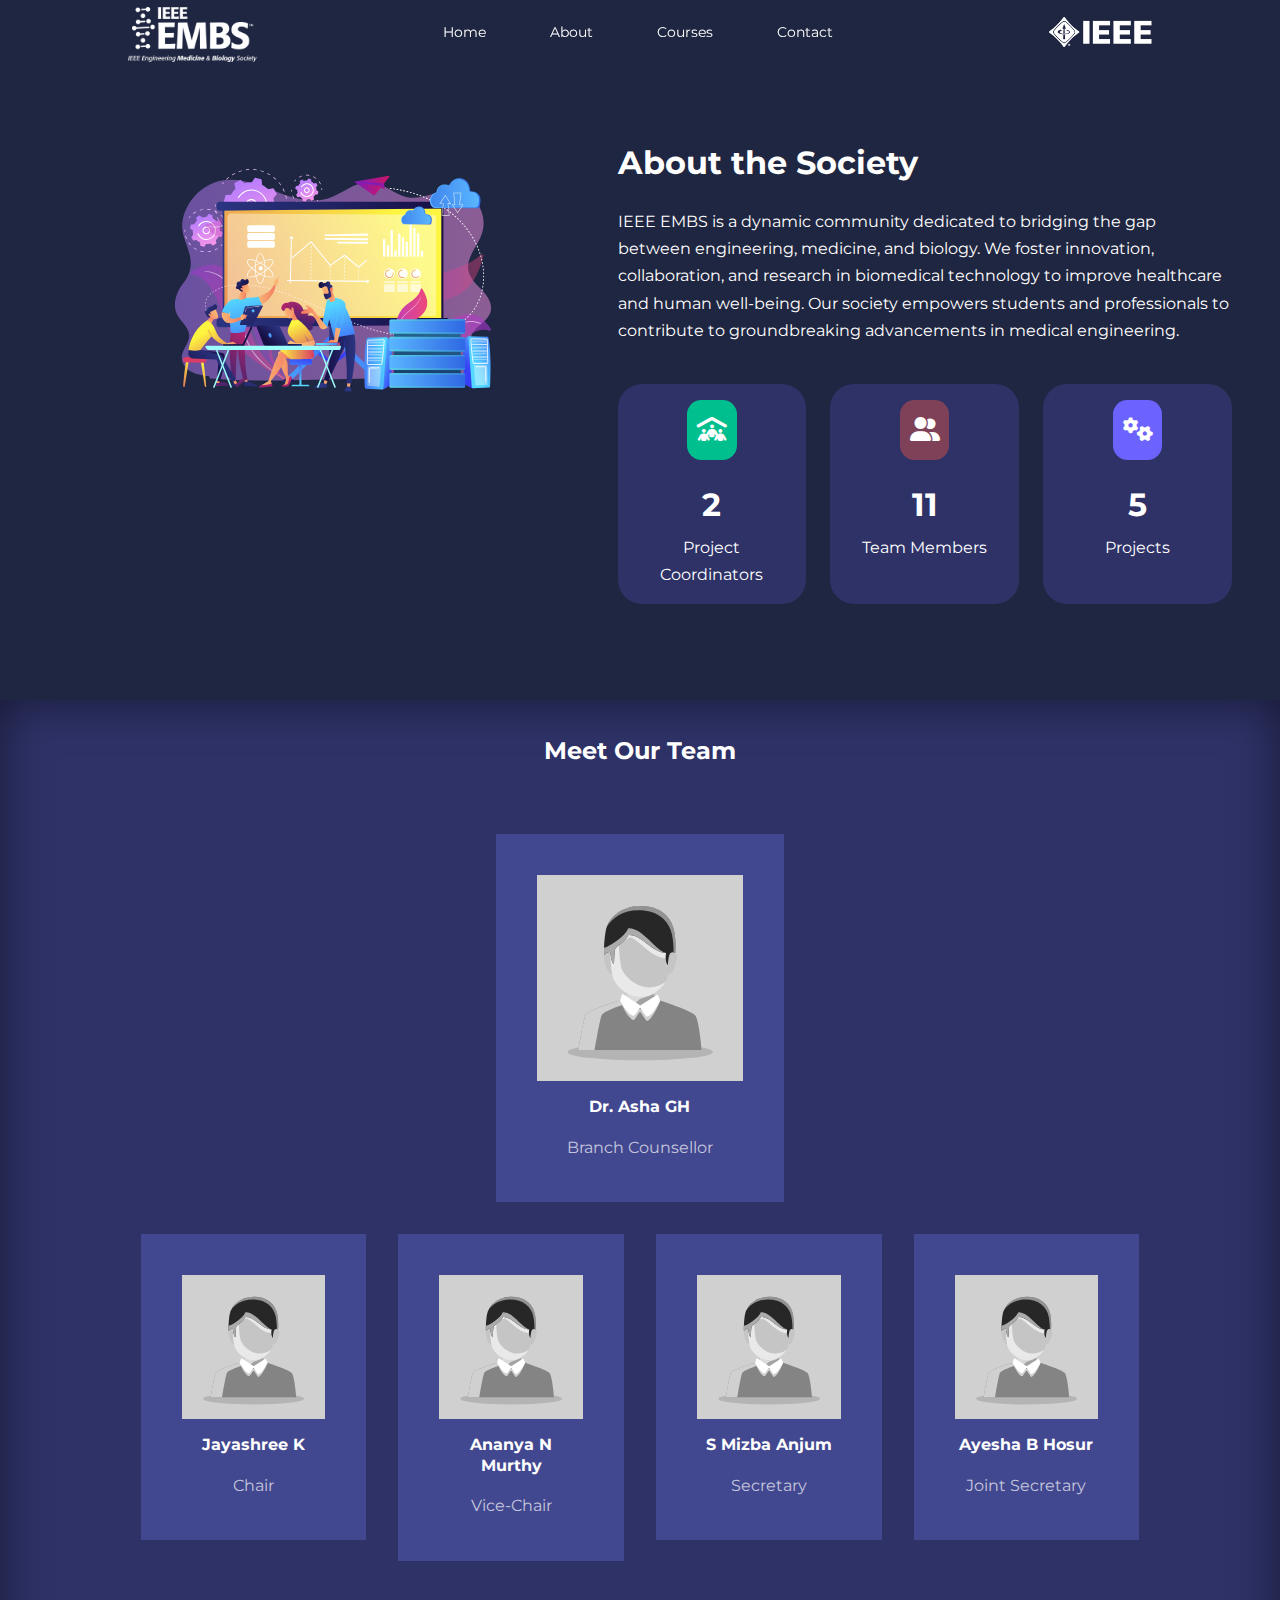
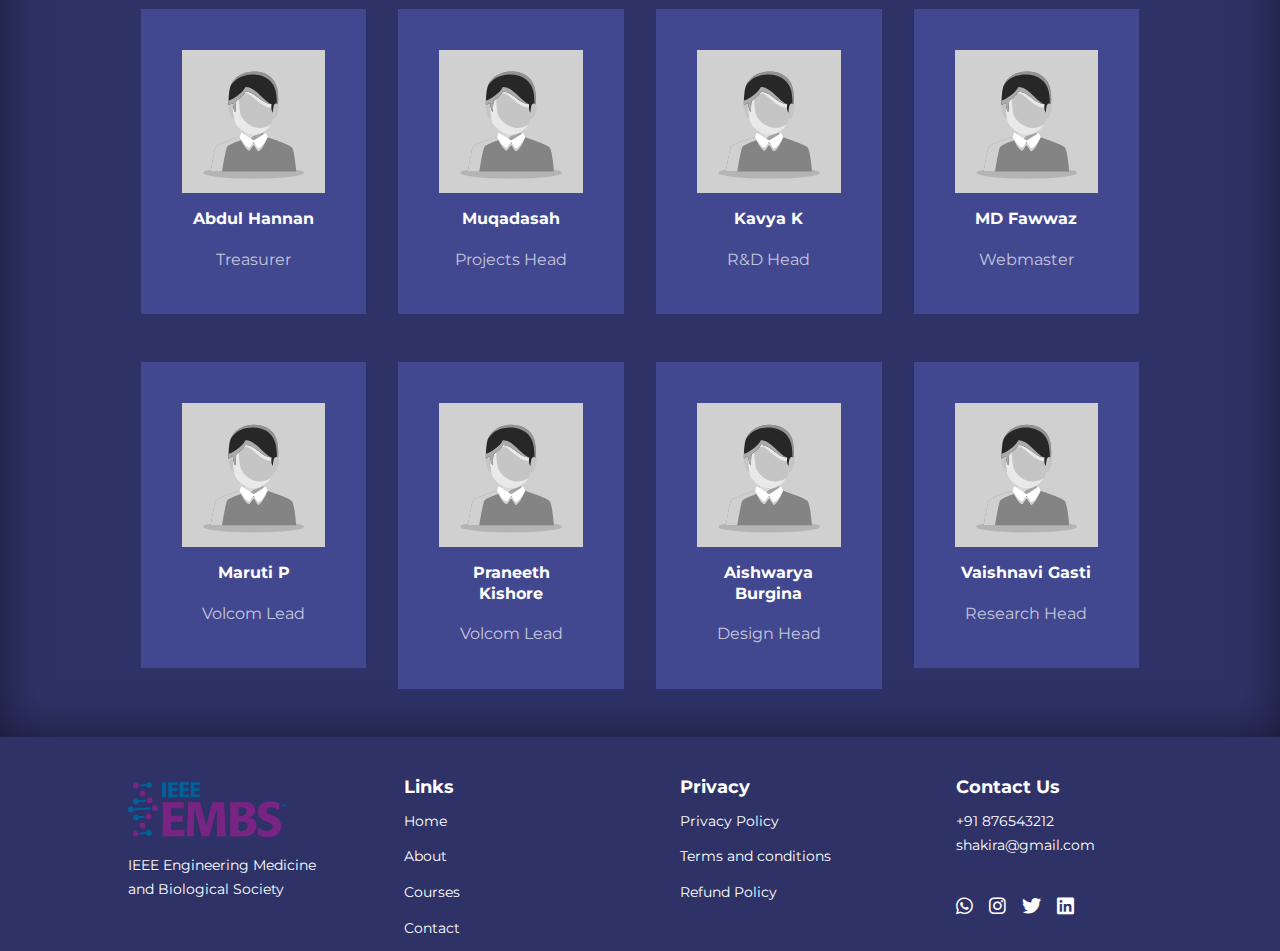
==== about.html @ d847f145 "changes made" ====
<!DOCTYPE html>
<html lang="en">
<head>
    <meta charset="UTF-8">
    <meta http-equiv="X-UA-Compatible" content="IE=edge">
    <meta name="viewport" content="width=device-width, initial-scale=1.0">
    <title>IEEE EMBS and Photonics EXECOM</title>
    <link rel="stylesheet" href="./css/style.css">
    <link rel="stylesheet" href="./css/about.css">
    
    <!-- FONTAWESOME CDN -->
<link rel="stylesheet" href="https://cdnjs.cloudflare.com/ajax/libs/font-awesome/6.1.2/css/all.min.css">
<link rel="preconnect" href="https://fonts.googleapis.com">
<link rel="preconnect" href="https://fonts.gstatic.com" crossorigin>
<link href="https://fonts.googleapis.com/css2?family=Montserrat:ital,wght@0,100..900;1,100..900&display=swap" rel="stylesheet">
</head>
<body>
    <nav>
        <div class="container nav__container">
            <a href="index.html">
                <img src="./images/embs.png" alt="IEEE EMBS Logo" class="nav-logo">
            </a>
            <ul class="nav_menu">
                <li><a href="index.html">Home</a></li>
                <li><a href="about.html">About</a></li>
                <li><a href="courses.html">Courses</a></li>
                <li><a href="contact.html">Contact</a></li>
            </ul>
            <a href="https://www.ieee.org/"  target="_blank">
                <img src="./images/ieeelogo.png" alt="IEEE Logo" class="nav-ieee-logo">
            </a>
            <button id="open-menu-btn"><i class="fa-solid fa-bars"></i></button>
            <button id="close-menu-btn"><i class="fa-solid fa-xmark"></i></button>
        </div>
    </nav>

   <section class="about__achievements">
    <div class="container about__achievements-container">
        <div class="about__achievements-left">
            <img src="./images/achievements.svg">
        </div>
        <div class="about__achievements-right">
            <h1>About the Society</h1>
            <p>IEEE EMBS is a dynamic community dedicated to bridging the gap between engineering, medicine, and biology. We foster innovation, collaboration, and research in biomedical technology to improve healthcare and human well-being. Our society empowers students and professionals to contribute to groundbreaking advancements in medical engineering.</p>
            <div class="achievements__cards">
                <article class="achievement__card">
                    <span class="achievements__icon">
                        <i class="fa-solid fa-people-roof"></i>
                    </span>
                    <h3>2</h3>
                    <p>Project Coordinators</p>
                </article>

                <article class="achievement__card">
                    <span class="achievements__icon">
                        <i class="fa-solid fa-user-group"></i>
                    </span>
                    <h3>11</h3>
                    <p>Team Members</p>
                </article>
                <article class="achievement__card">
                    <span class="achievements__icon">
                        <i class="fa-solid fa-gears"></i>
                    </span>
                    <h3>5</h3>
                    <p>Projects</p>
                </article>
            </div>
        </div>
    </div>
   </section>
<!-- =========================end of achievements======================= -->


<section class="team">
    <h2>Meet Our Team</h2>
    <div class="container team_container">


        <article class="team_member">
            <div class="team_member-image">
                <img src="./images/profile.svg" />
            </div>
            <div class="team_member-info">
                <h4>Dr. Asha GH</h4>
                <p>Branch Counsellor</p>
            </div>
            <div class="team_member-socials">
                <a href="https://instagram.com" target="_blank"><i class="fa-brands fa-instagram"></i></a>
                <a href="https://twitter.com" target="_blank"><i class="fa-brands fa-twitter"></i></a>
                <a href="https://linkedin.com" target="_blank"><i class="fa-brands fa-linkedin"></i></a>
            </div>
        </article>

            <!-- second====================
        <article class="team_member">
            <div class="team_member-image">
                <img src="./images/profile.svg" />
            </div>
            <div class="team_member-info">
                <h4>Asha</h4>
                <p>Faculty Advisor</p>
            </div>
            <div class="team_member-socials">
                <a href="https://instagram.com" target="_blank"><i class="fa-brands fa-instagram"></i></a>
                <a href="https://twitter.com" target="_blank"><i class="fa-brands fa-twitter"></i></a>
                <a href="https://linkedin.com" target="_blank"><i class="fa-brands fa-linkedin"></i></a>
            </div>
        </article> -->

            <!-- ========first hierarchy============== -->
        <article class="team_member">
            <div class="team_member-image">
                <img src="./images/profile.svg" />
            </div>
            <div class="team_member-info">
                <h4>Jayashree K</h4>
                <p>Chair</p>
            </div>
            <div class="team_member-socials">
                <a href="https://instagram.com" target="_blank"><i class="fa-brands fa-instagram"></i></a>
                <a href="https://twitter.com" target="_blank"><i class="fa-brands fa-twitter"></i></a>
                <a href="https://linkedin.com" target="_blank"><i class="fa-brands fa-linkedin"></i></a>
            </div>
        </article>


        <article class="team_member">
            <div class="team_member-image">
                <img src="./images/profile.svg" />
            </div>
            <div class="team_member-info">
                <h4>Ananya N Murthy</h4>
                <p>Vice-Chair</p>
            </div>
            <div class="team_member-socials">
                <a href="https://instagram.com" target="_blank"><i class="fa-brands fa-instagram"></i></a>
                <a href="https://twitter.com" target="_blank"><i class="fa-brands fa-twitter"></i></a>
                <a href="https://linkedin.com" target="_blank"><i class="fa-brands fa-linkedin"></i></a>
            </div>
        </article>



        <article class="team_member">
            <div class="team_member-image">
                <img src="./images/profile.svg" />
            </div>
            <div class="team_member-info">
                <h4>S Mizba Anjum</h4>
                <p>Secretary</p>
            </div>
            <div class="team_member-socials">
                <a href="https://instagram.com" target="_blank"><i class="fa-brands fa-instagram"></i></a>
                <a href="https://twitter.com" target="_blank"><i class="fa-brands fa-twitter"></i></a>
                <a href="https://linkedin.com" target="_blank"><i class="fa-brands fa-linkedin"></i></a>
            </div>
        </article>



        <article class="team_member">
            <div class="team_member-image">
                <img src="./images/profile.svg" />
            </div>
            <div class="team_member-info">
                <h4>Ayesha B Hosur</h4>
                <p>Joint Secretary</p>
            </div>
            <div class="team_member-socials">
                <a href="https://instagram.com" target="_blank"><i class="fa-brands fa-instagram"></i></a>
                <a href="https://twitter.com" target="_blank"><i class="fa-brands fa-twitter"></i></a>
                <a href="https://linkedin.com" target="_blank"><i class="fa-brands fa-linkedin"></i></a>
            </div>
        </article>


        <article class="team_member">
            <div class="team_member-image">
                <img src="./images/profile.svg" />
            </div>
            <div class="team_member-info">
                <h4>Abdul Hannan</h4>
                <p>Treasurer</p>
            </div>
            <div class="team_member-socials">
                <a href="https://instagram.com" target="_blank"><i class="fa-brands fa-instagram"></i></a>
                <a href="https://twitter.com" target="_blank"><i class="fa-brands fa-twitter"></i></a>
                <a href="https://linkedin.com" target="_blank"><i class="fa-brands fa-linkedin"></i></a>
            </div>
        </article>



        <article class="team_member">
            <div class="team_member-image">
                <img src="./images/profile.svg" />
            </div>
            <div class="team_member-info">
                <h4>Muqadasah</h4>
                <p>Projects Head</p>
            </div>
            <div class="team_member-socials">
                <a href="https://instagram.com" target="_blank"><i class="fa-brands fa-instagram"></i></a>
                <a href="https://twitter.com" target="_blank"><i class="fa-brands fa-twitter"></i></a>
                <a href="https://linkedin.com" target="_blank"><i class="fa-brands fa-linkedin"></i></a>
            </div>
        </article>


<!-- ==========================second hierarchy======================================================== -->
        <article class="team_member">
            <div class="team_member-image">
                <img src="./images/profile.svg" />
            </div>
            <div class="team_member-info">
                <h4>Kavya K</h4>
                <p>R&D Head</p>
            </div>
            <div class="team_member-socials">
                <a href="https://instagram.com" target="_blank"><i class="fa-brands fa-instagram"></i></a>
                <a href="https://twitter.com" target="_blank"><i class="fa-brands fa-twitter"></i></a>
                <a href="https://linkedin.com" target="_blank"><i class="fa-brands fa-linkedin"></i></a>
            </div>
        </article>



        <article class="team_member">
            <div class="team_member-image">
                <img src="./images/profile.svg" />
            </div>
            <div class="team_member-info">
                <h4>MD Fawwaz</h4>
                <p>Webmaster</p>
            </div>
            <div class="team_member-socials">
                <a href="https://instagram.com" target="_blank"><i class="fa-brands fa-instagram"></i></a>
                <a href="https://twitter.com" target="_blank"><i class="fa-brands fa-twitter"></i></a>
                <a href="https://linkedin.com" target="_blank"><i class="fa-brands fa-linkedin"></i></a>
            </div>
        </article>




        <article class="team_member">
            <div class="team_member-image">
                <img src="./images/profile.svg" />
            </div>
            <div class="team_member-info">
                <h4>Maruti P</h4>
                <p>Volcom Lead</p>
            </div>
            <div class="team_member-socials">
                <a href="https://instagram.com" target="_blank"><i class="fa-brands fa-instagram"></i></a>
                <a href="https://twitter.com" target="_blank"><i class="fa-brands fa-twitter"></i></a>
                <a href="https://linkedin.com" target="_blank"><i class="fa-brands fa-linkedin"></i></a>
            </div>
        </article>




        <article class="team_member">
            <div class="team_member-image">
                <img src="./images/profile.svg" />
            </div>
            <div class="team_member-info">
                <h4>Praneeth Kishore</h4>
                <p>Volcom Lead</p>
            </div>
            <div class="team_member-socials">
                <a href="https://instagram.com" target="_blank"><i class="fa-brands fa-instagram"></i></a>
                <a href="https://twitter.com" target="_blank"><i class="fa-brands fa-twitter"></i></a>
                <a href="https://linkedin.com" target="_blank"><i class="fa-brands fa-linkedin"></i></a>
            </div>
        </article>



        <article class="team_member">
            <div class="team_member-image">
                <img src="./images/profile.svg" />
            </div>
            <div class="team_member-info">
                <h4>Aishwarya Burgina</h4>
                <p>Design Head</p>
            </div>
            <div class="team_member-socials">
                <a href="https://instagram.com" target="_blank"><i class="fa-brands fa-instagram"></i></a>
                <a href="https://twitter.com" target="_blank"><i class="fa-brands fa-twitter"></i></a>
                <a href="https://linkedin.com" target="_blank"><i class="fa-brands fa-linkedin"></i></a>
            </div>
        </article>



        <article class="team_member">
            <div class="team_member-image">
                <img src="./images/profile.svg" />
            </div>
            <div class="team_member-info">
                <h4>Vaishnavi Gasti</h4>
                <p>Research Head</p>
            </div>
            <div class="team_member-socials">
                <a href="https://instagram.com" target="_blank"><i class="fa-brands fa-instagram"></i></a>
                <a href="https://twitter.com" target="_blank"><i class="fa-brands fa-twitter"></i></a>
                <a href="https://linkedin.com" target="_blank"><i class="fa-brands fa-linkedin"></i></a>
            </div>
        </article>


    </div>
</section>


<!-- ============================================end of team ======================================================== -->





<footer>
    <div class="container footer__container">
        <div class="footer__1">
            <a href="index.html">
                <img src="./images/embslogo1.png" alt="IEEE EMBS Logo" class="nav-logo">
            </a>
            <p>IEEE Engineering Medicine and Biological Society</p>
        </div>    
                    <div class="footer__2">
                        <h4>Links</h4>
                        <ul class="permalinks">
                            <li><a href="index.html"  target="_blank">Home</a></li>
                            <li><a href="about.html"  target="_blank">About</a></li>
                            <li><a href="courses.html"  target="_blank">Courses</a></li>
                            <li><a href="contact.html"  target="_blank">Contact</a></li>
                        </ul>
                    </div>
                    <div class="footer__3">
                        <h4>Privacy</h4>
                        <ul class="privacy">
                            <li><a href="#">Privacy Policy</a></li>
                            <li><a href="#">Terms and conditions</a></li>
                            <li><a href="#">Refund Policy</a></li>
                        </ul>
                    </div>  
                    <div class="footer__4">
                        <h4>Contact Us</h4>
                        <div>
                            <p>+91 876543212</p>
                            <p>shakira@gmail.com</p>
                        </div>
                        <ul class="footer__socials">
                            <li>
                                <a href="https://chat.whatsapp.com/DJWE51VDRBdAcd49HokNIr   "  target="_blank"><i class="fa-brands fa-whatsapp"></i></a>
                            </li>
                            <li>
                                <a href="https://www.instagram.com/embs_bmsit?igsh=MWVra3owOHJiZmZpMA=="  target="_blank"><i class="fa-brands fa-instagram"></i></a>
                            </li>
                            <li>
                                <a href="#"><i class="fa-brands fa-twitter"  target="_blank"></i></a>
                            </li>
                            <li>
                                <a href="#"><i class="fa-brands fa-linkedin"  target="_blank"></i></i></a>
                            </li>
                        </ul>
                    </div>
                        <!-- <div class="footer__copyright">
                            <small>Copyright &copy; Photonics EXECOM</small>
                        </div> -->
    </div>
 </footer>


     

        <script src="./main.js"></script>
    </body>
    </html>
---- css/style.css ----
*{
        margin: 0;
        padding: 0;
        border: 0;
        outline: 0;
        text-decoration: none;
        list-style: none;
        box-sizing: border-box;
        font-family: "Montserrat", sans-serif;
    }
    :root {
            --color-primary: #6c63ff;
            --color-success: #00bf8e;
            --color-warning: #f7c94b;
            --color-danger: #f75842;
            --color-danger-variant: rgba(247, 88, 66, 0.4);
            --color-white: #ffffff;
            --color-light: rgba(255, 255, 255, 0.7);
            --color-black: #000000;
            --color-bg: #1f2641;
            --color-bg1: #2e3267;
            --color-bg2: #424890;
        
            --container-width-lg: 80%;
            --container-width-md: 90%;
            --container-width-sm: 94%;
        
            --transition: all 400ms ease;
        }
        html, body {
            overflow: auto;
            scrollbar-width: none; /* Hides scrollbar in Firefox */
        }
        
        ::-webkit-scrollbar {
            display: none; /* Hides scrollbar in Chrome, Safari, and Edge */
        }
        
    body{
        font-family: "Montserrat", sans-serif;
        line-height: 1.7;
        color: var(--color-white);
        background: var(--color-bg);
    }
    .container {
        width: var(--container-width-lg);
        margin: 0 auto;
    }
    section{
        padding: 6rem 0;
    }
    section h2 {
        text-align: center;
        margin-bottom: 4rem;
    }
    h1,h2,h3,h4,h5 {
        line-height: 1.2;
    }
    h2 {
        line-height: 2.4rem;
    }
    h3 {
        line-height: 1.6rem;
    }
    h4 {
        line-height: 1.3rem;
    }
    a {
        color: var(--color-white);
    }
    img {
        width: 100%;
        display: block;
        object-fit: cover;
    }
    .btn {
        display: inline-block;
        background-color: var(--color-white);
        color: var(--color-black);
        padding: 1rem 2rem;
        border: 1px solid transparent;
        font-weight: 500;
        transition: var(--transition);
    }
    .btn:hover {
        background: transparent;
        color: var(--color-white);
        border-color: var(--color-white);
    }
    .btn-primary{
        background: var(--color-danger);
        color: var(--color-white);
    }

    /* **************************************************NavBar*********************************************** */

    nav{
        background-color: transparent;
        width: 100vw;
        height: 4rem;
        position: fixed;
        top: 0;
        z-index: 11;
    }
    .window-scroll {
        background-color: var(--color-primary);
        box-shadow: 0 1rem 2rem rgba(0, 0, 0, 0.8);
    }
    .nav__container {
        height: 100%;
        display: flex;
        justify-content: space-between;
        align-items: center;
    }
    nav button {
        display: none;
    }
    .nav_menu {
        display: flex;
        align-items: center;
        gap: 4rem;
    }
    .nav_menu a{
        font-size: 0.9rem;
        transition: var(--transition)
    }
    .nav_menu a:hover {
        color: var(--color-bg2);
    }
    .nav-logo {
        height: 55px; /* Adjust based on your logo */
        width: auto;
        display: block;
        margin-top: 5px;
        cursor: pointer;
        transition: 0.3s ease-in-out;
    }
    .nav-logo:hover {
        opacity: 0.6;
    }
    .nav-ieee-logo {
        height: 30px;
        width: auto;
        display: block;
        margin-left: 30px;
        cursor: pointer;
        transition: 0.3s ease-in-out;
    }
    
    .nav-ieee-logo:hover {
        opacity: 0.5;
    }
    
    /* ------------------------------Header--------------------------------------*/
    header {
        position: relative;
        top: 5rem;
        overflow: hidden;
        height: 70vh;
        margin-bottom: 5rem;
    }
    .header__container {
        display: grid;
        grid-template-columns: 1fr 1fr;
        align-items: center;
        gap: 5rem;
        height: 100%;
    }
    .header__left p {
        margin: 1rem 0 2.4rem;
    }
    @keyframes floatAnimation {
        0% { transform: translateY(0px); }
        50% { transform: translateY(-10px); }
        100% { transform: translateY(0px); }
    }
    
    .header__right-image img {
        animation: floatAnimation 3s ease-in-out infinite;
    }
        
        /*-------------------------------categories------------------------*/

    .project_categories {
        background-color: var(--color-bg1);
    }
    .project_categories h1 {
        line-height: 1;
        margin-bottom: 3rem;
    }
    .project_categories__container {
        display: grid;
        grid-template-columns: 40% 60%;
        gap: 4rem;
    }
    /* .project_categories_left {
        margin-right: 3rem;
    } */
    .project_categories_left p {
        margin: 1rem 0 3rem;
    }
    .project_categories_right {
        display: grid;
        grid-template-columns: repeat(2, 1fr);
        gap: 1.2rem;
    }
    .category{
        background-color: var(--color-bg2);
        padding: 2rem;
        border-radius: 2rem;
        transition: var(--transition);
    }
    .category:hover {
        box-shadow: 0 3rem 3rem rgba(0, 0, 0, 0.3);
        z-index: 1;
    }
    .category:nth-child(2) .category__icon {
        background-color: var(--color-bg);
    }
    .category:nth-child(4) .category__icon {
        background-color: var(--color-success);
    }
    .category:nth-child(1) .category__icon {
        background-color: var(--color-danger-variant);
    }
    .category:nth-child(3) .category__icon {
        background-color: var(--color-danger);
    }
    .category__icon {
        background-color: var(--color-primary);
        padding: 0.7rem;
        border-radius: 0.9rem;
    }
    .category h5 {
        margin: 2rem 0 1rem;
    }
    .category p {
        font-size: 0.85rem;
    }






    /*---------------------------FAQS_--------------------------------*/


    .faqs    {
        background-color: var(--color-bg);
        box-shadow: inset 0 0 3rem rgba(0, 0, 0, 0.5);      
    }
    .faqs__container {
        display: grid;
        grid-template-columns: 1fr 1fr;
        gap: 1rem;
    }
    .faq {
        padding: 1rem;
        display: flex;
        align-items: center;
        gap: 1.4rem;
        height: fit-content;
        background-color: var(--color-primary);
        cursor: pointer;
    }
    .faqs h4 {
        font-size: 1rem;
        line-height: 2.2;
    }
    .faq__icon {
        align-items: flex-start;
        font-size: 1.2rem;

    }
    .faq p {
        margin-top: 0.8rem;
        display: none;
    }

    .faq.open p {
        display: block;
    }

    /*===========================FOOTER=========================*/

    footer {
        background-color: var(--color-bg1);
        padding-top: 2.5rem;
        font-size: 0.9rem;
    }
    .footer__container {
        display: grid;
        grid-template-columns: repeat(4, 1fr);
        gap: 5rem;
    }
    .footer__container > div h4 {
        margin-bottom: 0.7rem;
        font-size: 1.1rem;
    }

    .footer__1 p {
        margin: 1rem 0 2rem;        
    }
    footer ul li {
        margin-bottom: 0.7rem;
    }
    footer ul li a:hover {
        text-decoration: underline;
    }
    .footer__socials {
        display: flex;
        gap: 1rem;
        font-size: 1.2rem;
        margin-top: 2rem;
      
    }
    /* .footer__copyright {
        text-align: center;
        margin-top: 4rem;
        padding: 1.2rem 0;
        border-top: 1px solid var(--color-bg2);
    } */
---- css/about.css ----
.about__achievements-container {
    display: grid;
    grid-template-columns: 40% 60%;
    gap: 5rem;
    padding-top: 3rem;
}
.about__achievements-right > p {
    margin: 1.6rem 0 2.5rem;
}

.achievements__cards {
    display: grid;
    grid-template-columns: repeat(3, 1fr);
    gap: 1.5rem;
}
.achievement__card {
    background: var(--color-bg1);
    padding: 1rem;
    border-radius: 1.5rem;
    text-align: center;
    transition: var(--transition);
}

.achievement__card:hover {
    background: var(--color-bg2);
    box-shadow: 0 3rem 3rem rgba(0, 0, 0, 0.3);
}
.achievements__icon {
    background: var(--color-success);
    padding: 0.6rem;
    border-radius: 0.9rem;
    display: inline-block;
    margin-bottom: 2rem;
    font-size: 1.5rem;
}

.achievement__card:nth-child(2) .achievements__icon {
    background: var(--color-danger-variant);
}
.achievement__card:nth-child(3) .achievements__icon {
    background: var(--color-primary);
}
.achievement__card p {
    margin-top: 1rem;
}
.achievement__card h3 {
    font-size: 2rem;
}

/* ========================== Team =================================== */
/* ================= TEAM ================= */
.team {
    background: var(--color-bg1);
    box-shadow: inset 0 0 3rem rgba(0, 0, 0, 0.5);
    padding: 2rem 1rem; /* Add padding to the section */
}

.team_container {
    display: grid;
    grid-template-columns: repeat(4, 1fr); /* Maintain 4 columns */
    gap: 2rem; /* Spacing between cards is consistent */
    justify-content: center; /* Center the entire grid */
    align-items: start; /* Align cards to the top */
}

.team_member {
    background: var(--color-bg2);
    padding: 2.5rem; /* Slightly increase padding for better size */
    border: 1px solid transparent;
    transition: var(--transition);
    position: relative;
    overflow: hidden;
    display: flex;
    flex-direction: column;
    align-items: center; /* Center content inside the card */
    text-align: center;
    max-width: 18rem; /* Adjust width for consistent card size */
    margin: 0 auto; /* Center-align each card */
}

.team_member:hover {
    background: transparent;
    border-color: var(--color-primary);
}

.team_member-image img {
    width: 100%;
    height: auto;
    filter: saturate(0); /* Grayscale by default */
}

.team_member:hover img {
    filter: saturate(1); /* Full color on hover */
}

.team_member-info * {
    margin-top: 1rem;
}

.team_member-info p {
    color: var(--color-light);
    font-size: 1rem; /* Adjust text size for better visibility */
}

.team_member-socials {
    position: absolute;
    top: 50%;
    transform: translateY(-50%);
    right: -100%;
    display: flex;
    flex-direction: column;
    background: var(--color-primary);
    border-radius: 1rem 0 0 1rem;
    box-shadow: -2rem 0 2rem rgba(0, 0, 0, 0.3);
    transition: right 0.3s ease-in-out;
}

.team_member:hover .team_member-socials {
    right: 0;
}

.team_member-socials a {
    padding: 1rem;
    display: flex;
    align-items: center;
    justify-content: center;
    color: white;
    font-size: 1.2rem;
}

/* For rows with fewer members (First line is untouched) */
.team_member:nth-child(1) {
   /* Center the first row's only remaining image */
     grid-column: span 4; /* Make it take the full row */
    justify-self: center; /* Center it */
}



/* Reduce gaps for the second hierarchy */
.team_container > :nth-child(2),
.team_container > :nth-child(3),
.team_container > :nth-child(4),
.team_container > :nth-child(5),
.team_container > :nth-child(6),
.team_container > :nth-child(7) {
    margin-top: 0; /* Reduce vertical gap for these cards */
    margin-bottom: 1rem;
}

/* Adjust card spacing for the second hierarchy */
.team_container > :nth-child(8),
.team_container > :nth-child(9),
.team_container > :nth-child(10),
.team_container > :nth-child(11),
.team_container > :nth-child(12),
.team_container > :nth-child(13) {
    margin-top: 0; /* Reduce vertical gap for these cards */
    margin-bottom: 1rem;
}
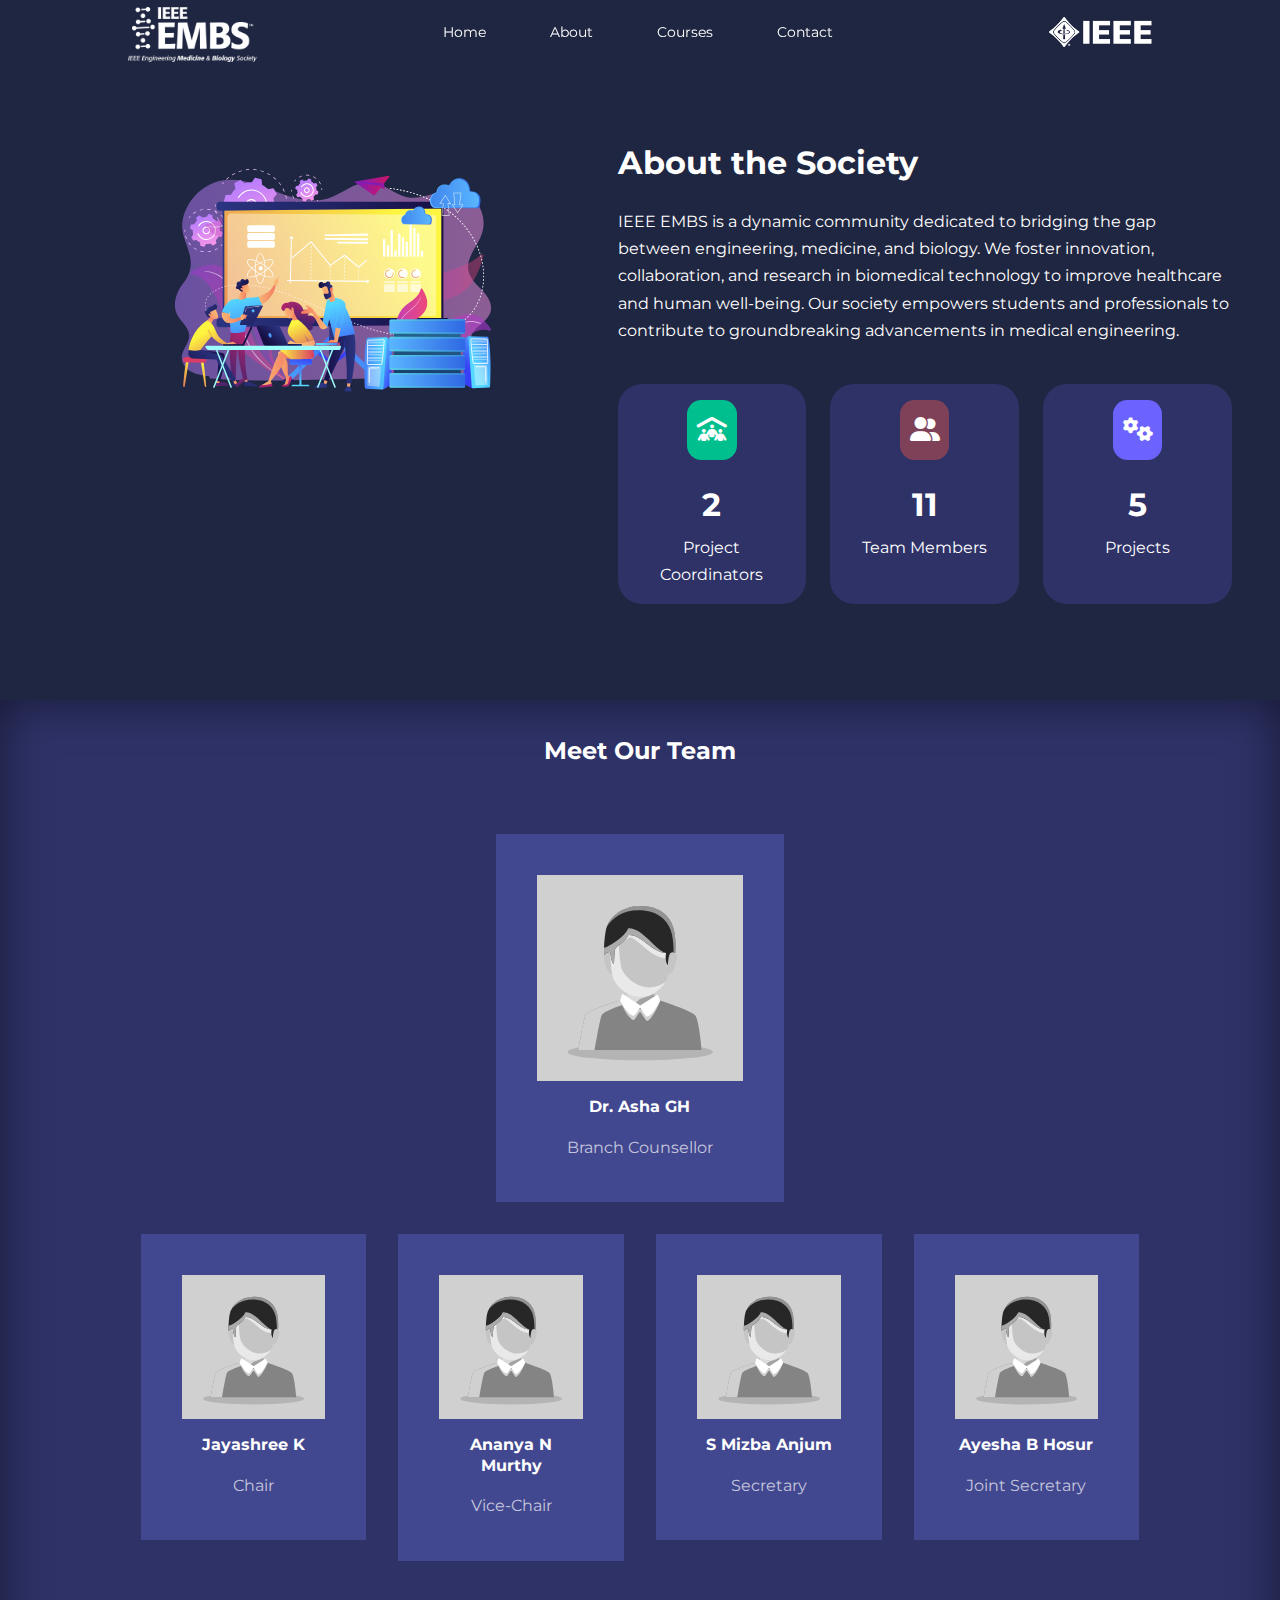
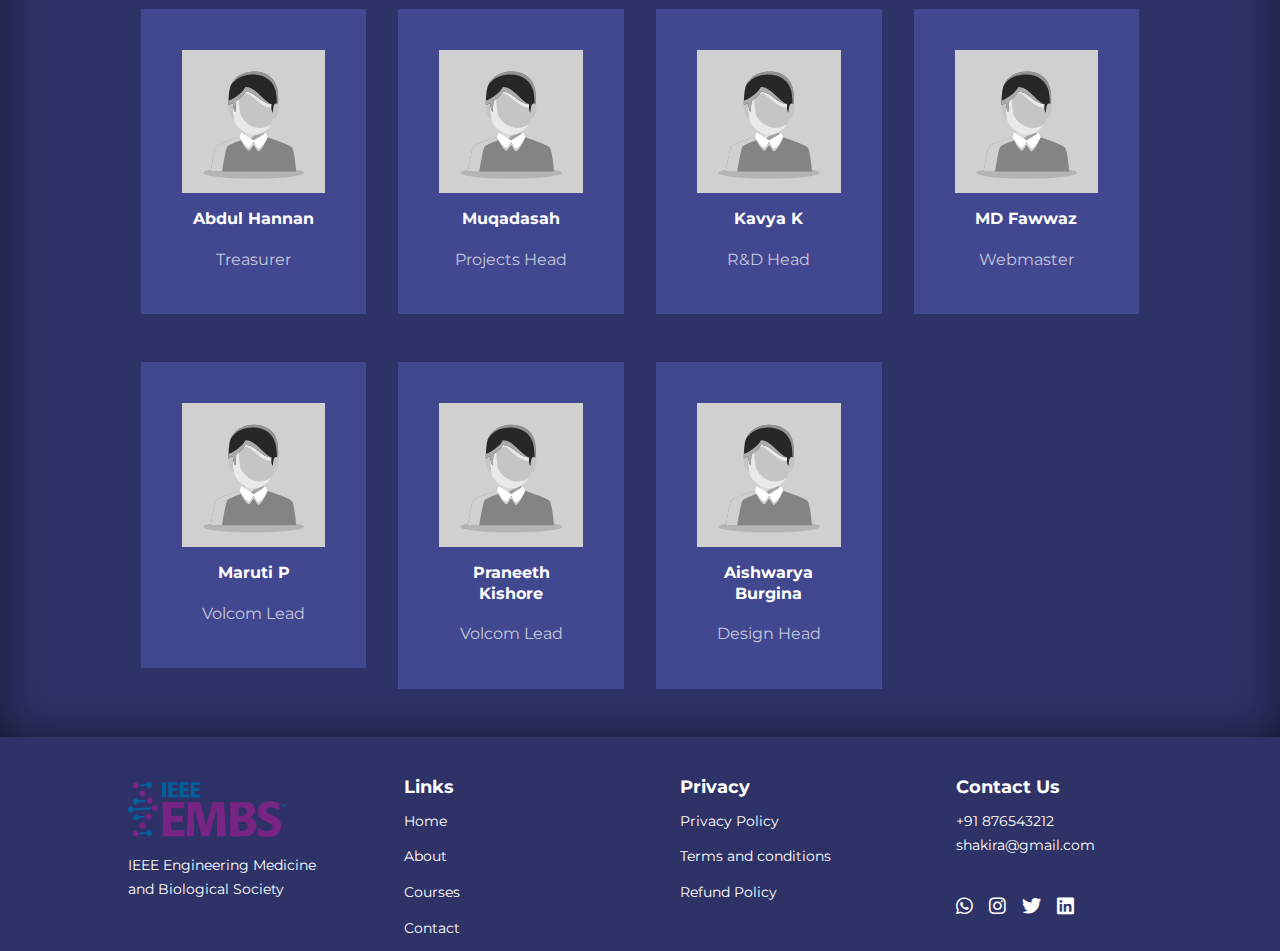
==== commit 92788372: "changes made" ====
--- a/about.html
+++ b/about.html
@@ -296,20 +296,20 @@
 
 
 
-        <article class="team_member">
-            <div class="team_member-image">
-                <img src="./images/profile.svg" />
-            </div>
-            <div class="team_member-info">
-                <h4>Vaishnavi Gasti</h4>
-                <p>Research Head</p>
-            </div>
-            <div class="team_member-socials">
-                <a href="https://instagram.com" target="_blank"><i class="fa-brands fa-instagram"></i></a>
-                <a href="https://twitter.com" target="_blank"><i class="fa-brands fa-twitter"></i></a>
-                <a href="https://linkedin.com" target="_blank"><i class="fa-brands fa-linkedin"></i></a>
-            </div>
-        </article>
+            <!-- <article class="team_member">
+                <div class="team_member-image">
+                    <img src="./images/profile.svg" />
+                </div>
+                <div class="team_member-info">
+                    <h4>Vaishnavi Gasti</h4>
+                    <p>Research Head</p>
+                </div>
+                <div class="team_member-socials">
+                    <a href="https://instagram.com" target="_blank"><i class="fa-brands fa-instagram"></i></a>
+                    <a href="https://twitter.com" target="_blank"><i class="fa-brands fa-twitter"></i></a>
+                    <a href="https://linkedin.com" target="_blank"><i class="fa-brands fa-linkedin"></i></a>
+                </div>
+            </article> -->
 
 
     </div>
@@ -361,10 +361,10 @@
                                 <a href="https://www.instagram.com/embs_bmsit?igsh=MWVra3owOHJiZmZpMA=="  target="_blank"><i class="fa-brands fa-instagram"></i></a>
                             </li>
                             <li>
-                                <a href="#"><i class="fa-brands fa-twitter"  target="_blank"></i></a>
+                                <a href="#"  target="_blank"><i class="fa-brands fa-twitter"></i></a>
                             </li>
                             <li>
-                                <a href="#"><i class="fa-brands fa-linkedin"  target="_blank"></i></i></a>
+                                <a href="#"  target="_blank"><i class="fa-brands fa-linkedin"></i></i></a>
                             </li>
                         </ul>
                     </div>
--- a/css/about.css
+++ b/css/about.css
@@ -153,8 +153,7 @@
 .team_container > :nth-child(9),
 .team_container > :nth-child(10),
 .team_container > :nth-child(11),
-.team_container > :nth-child(12),
-.team_container > :nth-child(13) {
+.team_container > :nth-child(12) {
     margin-top: 0; /* Reduce vertical gap for these cards */
     margin-bottom: 1rem;
 }
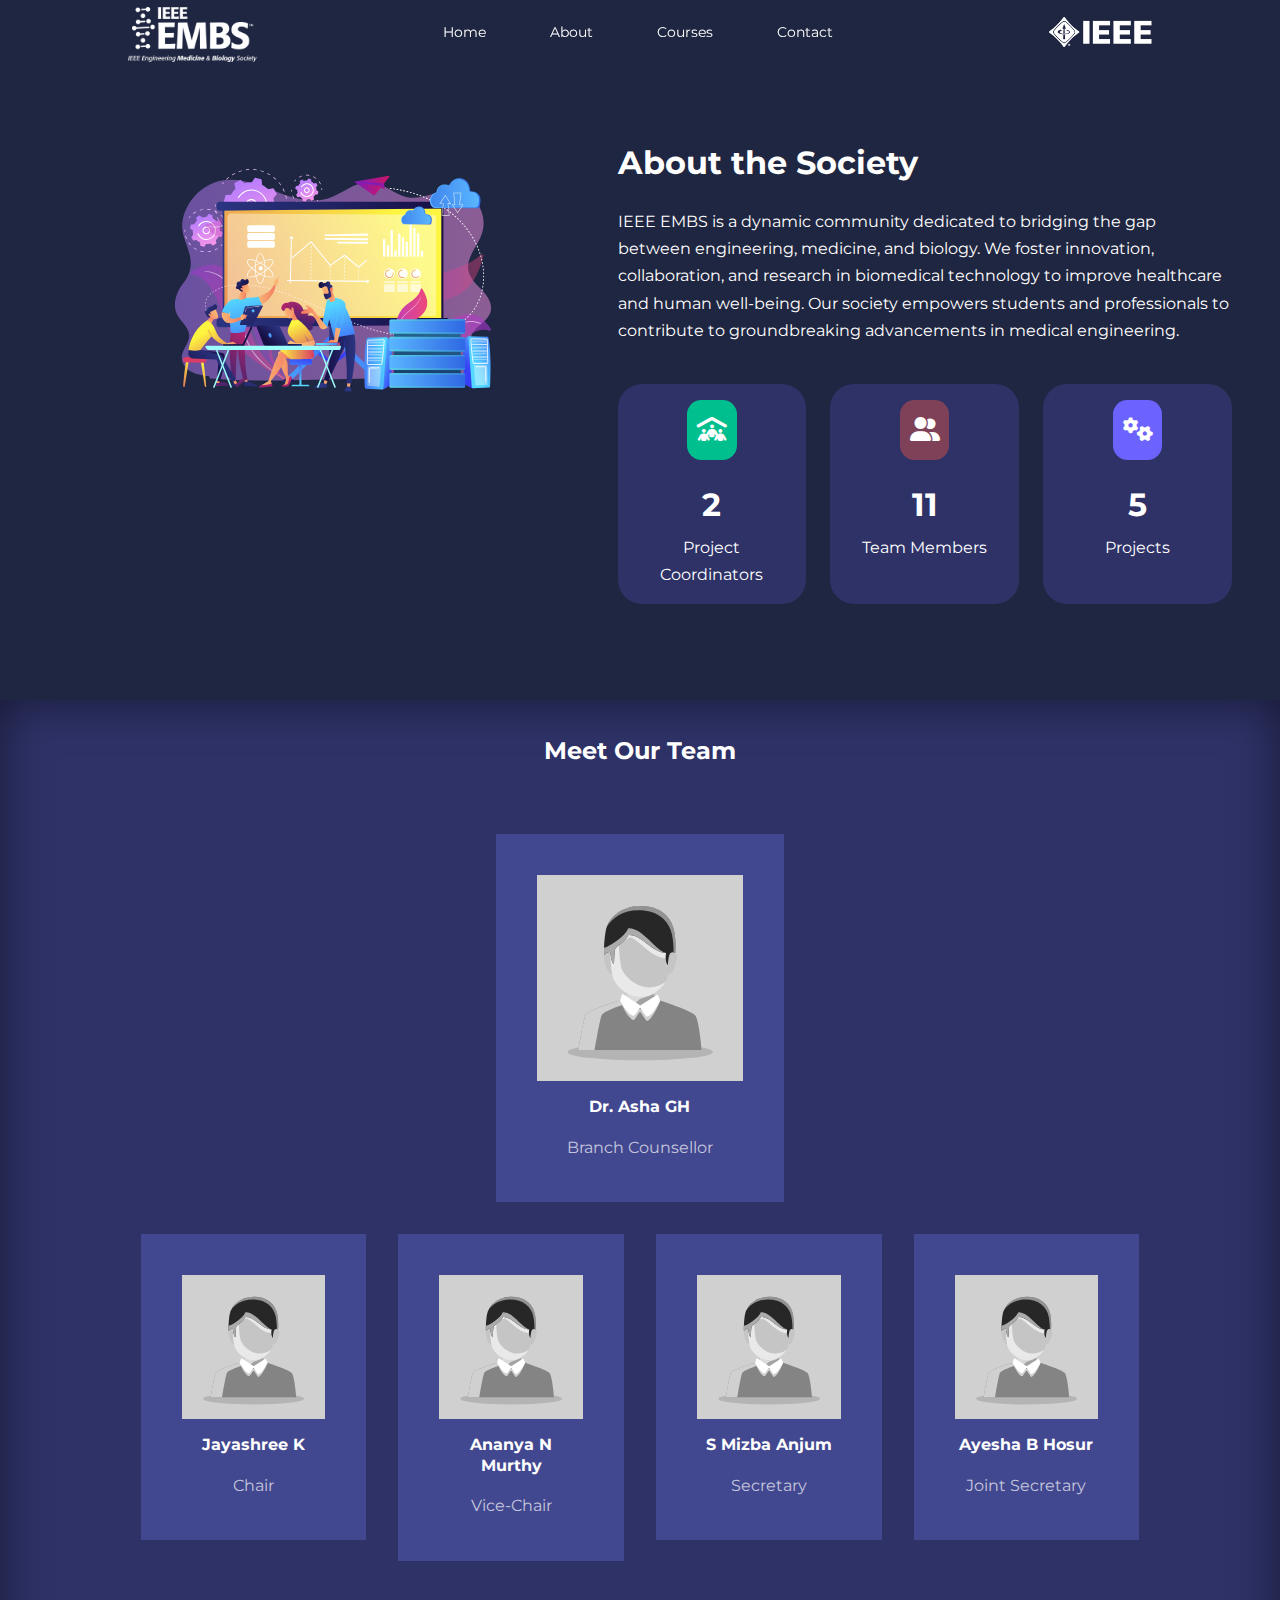
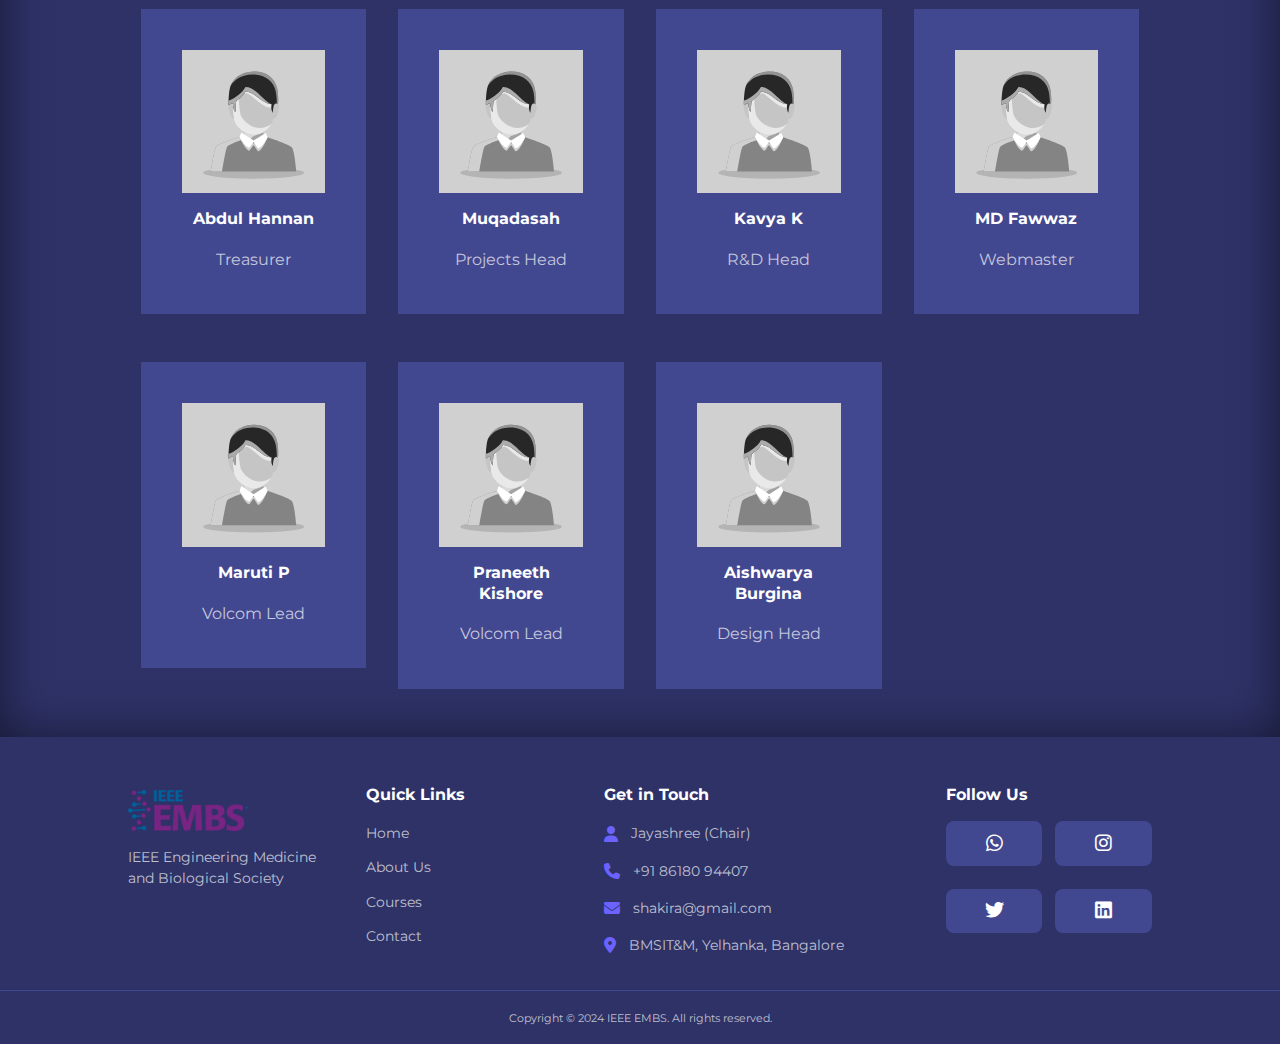
==== commit 35176385: "changes made" ====
--- a/about.html
+++ b/about.html
@@ -322,6 +322,7 @@
 
 
 
+<!--------------------------------------FOOTER-------------------------------------------->
 <footer>
     <div class="container footer__container">
         <div class="footer__1">
@@ -330,50 +331,52 @@
             </a>
             <p>IEEE Engineering Medicine and Biological Society</p>
         </div>    
-                    <div class="footer__2">
-                        <h4>Links</h4>
-                        <ul class="permalinks">
-                            <li><a href="index.html"  target="_blank">Home</a></li>
-                            <li><a href="about.html"  target="_blank">About</a></li>
-                            <li><a href="courses.html"  target="_blank">Courses</a></li>
-                            <li><a href="contact.html"  target="_blank">Contact</a></li>
-                        </ul>
-                    </div>
-                    <div class="footer__3">
-                        <h4>Privacy</h4>
-                        <ul class="privacy">
-                            <li><a href="#">Privacy Policy</a></li>
-                            <li><a href="#">Terms and conditions</a></li>
-                            <li><a href="#">Refund Policy</a></li>
-                        </ul>
-                    </div>  
-                    <div class="footer__4">
-                        <h4>Contact Us</h4>
-                        <div>
-                            <p>+91 876543212</p>
-                            <p>shakira@gmail.com</p>
-                        </div>
-                        <ul class="footer__socials">
-                            <li>
-                                <a href="https://chat.whatsapp.com/DJWE51VDRBdAcd49HokNIr   "  target="_blank"><i class="fa-brands fa-whatsapp"></i></a>
-                            </li>
-                            <li>
-                                <a href="https://www.instagram.com/embs_bmsit?igsh=MWVra3owOHJiZmZpMA=="  target="_blank"><i class="fa-brands fa-instagram"></i></a>
-                            </li>
-                            <li>
-                                <a href="#"  target="_blank"><i class="fa-brands fa-twitter"></i></a>
-                            </li>
-                            <li>
-                                <a href="#"  target="_blank"><i class="fa-brands fa-linkedin"></i></i></a>
-                            </li>
-                        </ul>
-                    </div>
-                        <!-- <div class="footer__copyright">
-                            <small>Copyright &copy; Photonics EXECOM</small>
-                        </div> -->
+        <div class="footer__2">
+            <h4>Quick Links</h4>
+            <ul class="permalinks">
+                <li><a href="index.html">Home</a></li>
+                <li><a href="about.html">About Us</a></li>
+                <li><a href="courses.html">Courses</a></li>
+                <li><a href="contact.html">Contact</a></li>
+            </ul>
+        </div>
+        <div class="footer__3">
+            <h4>Get in Touch</h4>
+            <div class="footer__contact">
+                <div class="contact__item">
+                    <i class="fa-solid fa-user"></i>
+                    <p>Jayashree (Chair)</p>
+                </div>
+                <div class="contact__item">
+                    <i class="fa-solid fa-phone"></i>
+                    <p>+91 86180 94407</p>
+                </div>
+                <div class="contact__item">
+                    <i class="fa-solid fa-envelope"></i>
+                    <p>shakira@gmail.com</p>
+                </div>
+                <div class="contact__item">
+                    <i class="fa-solid fa-location-dot"></i>
+                    <p>BMSIT&M, Yelhanka, Bangalore</p>
+                </div>
+            </div>
+        </div>
+        <div class="footer__4">
+            <h4>Follow Us</h4>
+            <div class="footer__socials">
+                <ul>
+                    <li><a href="https://chat.whatsapp.com/DJWE51VDRBdAcd49HokNIr" target="_blank"><i class="fa-brands fa-whatsapp"></i></a></li>
+                    <li><a href="https://www.instagram.com/embs_bmsit?igsh=MWVra3owOHJiZmZpMA==" target="_blank"><i class="fa-brands fa-instagram"></i></a></li>
+                    <li><a href="#" target="_blank"><i class="fa-brands fa-twitter"></i></a></li>
+                    <li><a href="#" target="_blank"><i class="fa-brands fa-linkedin"></i></a></li>
+                </ul>
+            </div>
+        </div>
+    </div>
+    <div class="footer__copyright">
+        <small>Copyright &copy; 2024 IEEE EMBS. All rights reserved.</small>
     </div>
  </footer>
-
 
      
 
--- a/css/style.css
+++ b/css/style.css
@@ -221,7 +221,7 @@
         background-color: var(--color-success);
     }
     .category:nth-child(1) .category__icon {
-        background-color: var(--color-danger-variant);
+        background-color: var(--color-primary);
     }
     .category:nth-child(3) .category__icon {
         background-color: var(--color-danger);
@@ -282,42 +282,574 @@
         display: block;
     }
 
+ 
     /*===========================FOOTER=========================*/
-
+        
     footer {
         background-color: var(--color-bg1);
-        padding-top: 2.5rem;
+        padding-top: 3rem;
         font-size: 0.9rem;
     }
+    
     .footer__container {
         display: grid;
+        grid-template-columns: 1fr 1fr 1.5fr 1fr;
+        gap: 2rem;
+        padding-bottom: 2rem;
+    }
+    
+    .footer__1 {
+        display: flex;
+        flex-direction: column;
+        gap: 1rem;
+    }
+    
+    .footer__1 img {
+        width: 120px;
+        height: auto;
+    }
+    
+    .footer__1 p {
+        color: var(--color-light);
+        font-size: 0.9rem;
+        line-height: 1.4;
+    }
+    
+    .footer__container > div h4 {
+        color: var(--color-white);
+        margin-bottom: 1rem;
+        font-size: 1rem;
+    }
+    
+    .footer__contact {
+        display: flex;
+        flex-direction: column;
+        gap: 0.8rem;
+    }
+    
+    .contact__item {
+        display: flex;
+        align-items: center;
+        gap: 0.8rem;
+    }
+    
+    .contact__item i {
+        color: var(--color-primary);
+        font-size: 1rem;
+    }
+    
+    .contact__item p {
+        color: var(--color-light);
+        font-size: 0.9rem;
+    }
+    
+    .footer__socials ul {
+        display: grid;
+        grid-template-columns: repeat(2, 1fr);
+        gap: 0.8rem;
+    }
+    
+    .footer__socials a {
+        display: flex;
+        align-items: center;
+        justify-content: center;
+        background: var(--color-bg2);
+        color: var(--color-white);
+        padding: 0.8rem;
+        border-radius: 0.5rem;
+        transition: var(--transition);
+        font-size: 1.2rem;
+    }
+    
+    .footer__socials a:hover {
+        background: var(--color-primary);
+        transform: translateY(-2px);
+    }
+    
+    footer ul li {
+        margin-bottom: 0.6rem;
+    }
+    
+    footer ul li a {
+        color: var(--color-light);
+        transition: var(--transition);
+        font-size: 0.9rem;
+    }
+    
+    footer ul li a:hover {
+        color: var(--color-white);
+    }
+    
+    .footer__copyright {
+        text-align: center;
+        padding: 1rem 0;
+        border-top: 1px solid var(--color-bg2);
+        color: var(--color-light);
+        font-size: 0.8rem;
+    }
+    
+   /* Media Queries */
+   @media screen and (max-width: 1024px) {
+    .footer__container {
+        grid-template-columns: 1fr 1fr 1.5fr 1fr;
+        gap: 2rem;
+    }
+}
+
+@media screen and (max-width: 768px) {
+    .footer__container {
+        grid-template-columns: repeat(2, 1fr);
+    }
+}
+
+@media screen and (max-width: 600px) {
+    .footer__container {
+        grid-template-columns: 1fr;
+        text-align: center;
+    }
+    
+    .footer__1 {
+        align-items: center;
+    }
+    
+    .footer__1 img {
+        width: 100px;
+    }
+    
+    .contact__item {
+        justify-content: center;
+    }
+    
+    .footer__socials ul {
         grid-template-columns: repeat(4, 1fr);
-        gap: 5rem;
-    }
-    .footer__container > div h4 {
-        margin-bottom: 0.7rem;
+        justify-content: center;
+        max-width: 300px;
+        margin: 0 auto;
+    }
+}
+
+ /* Media Queries */
+ @media screen and (max-width: 1024px) {
+    .footer__container {
+        grid-template-columns: 1fr 1fr 1.5fr 1fr;
+        gap: 2rem;
+    }
+}
+
+@media screen and (max-width: 768px) {
+    .footer__container {
+        grid-template-columns: repeat(2, 1fr);
+    }
+}
+
+@media screen and (max-width: 600px) {
+    .footer__container {
+        grid-template-columns: 1fr;
+        text-align: center;
+    }
+    
+    .footer__1 {
+        align-items: center;
+    }
+    
+    .footer__1 img {
+        width: 100px;
+    }
+    
+    .contact__item {
+        justify-content: center;
+    }
+    
+    .footer__socials ul {
+        grid-template-columns: repeat(4, 1fr);
+        justify-content: center;
+        max-width: 300px;
+        margin: 0 auto;
+    }
+}
+
+/* ==================== MEDIA QUERIES (TABLETS) ==================== */
+@media screen and (max-width: 1024px) {
+    .container {
+        width: var(--container-width-md);
+    }
+
+    h1 {
+        font-size: 2.2rem;
+    }
+
+    h2 {
+        font-size: 1.7rem;
+    }
+
+    h3 {
+        font-size: 1.4rem;
+    }
+
+    h4 {
+        font-size: 1.2rem;
+    }
+
+    /* ========== NAVBAR ========== */
+    nav {
+        height: 4.5rem;
+    }
+
+    .nav-logo {
+        width: 120px;
+    }
+
+    .nav_menu {
+        gap: 2rem;
+    }
+
+    /* ========== HEADER ========== */
+    header {
+        height: 65vh;
+        margin-bottom: 3rem;
+    }
+
+    .header__container {
+        gap: 3rem;
+    }
+
+    .header__left p {
+        margin: 1rem 0 1.5rem;
+    }
+
+    /* ========== PROJECT CATEGORIES ========== */
+    .project_categories {
+        padding: 4rem 0;
+    }
+
+    .project_categories__container {
+        gap: 3rem;
+    }
+
+    .project_categories_left {
+        margin-bottom: 2rem;
+    }
+
+    .category {
+        padding: 1.5rem;
+    }
+
+    /* ========== FAQS ========== */
+    .faqs__container {
+        gap: 1rem;
+    }
+
+    .faq {
+        padding: 1rem;
+    }
+
+    /* ========== FOOTER ========== */
+    .footer__container {
+        gap: 2rem;
+    }
+
+    .footer__1 img {
+        width: 100px;
+    }
+
+    .nav__container {
+        padding: 0 1.5rem;
+    }
+    
+    .nav-logo {
+        height: 2.8rem;
+        width: auto;
+        padding: 0.3rem;
+        object-fit: contain;
+    }
+    
+    .nav-ieee-logo {
+        width: 80px;
+        height: auto;
+        padding: 0.3rem;
+    }
+    
+    .nav_menu {
+        gap: 2.5rem;
+    }
+}
+
+/* ==================== MEDIA QUERIES (TABLETS - 768px) ==================== */
+@media screen and (max-width: 768px) {
+    .footer__container {
+        grid-template-columns: repeat(2, 1fr);
+    }
+}
+
+/* ==================== MEDIA QUERIES (MOBILE) ==================== */
+@media screen and (max-width: 600px) {
+    .container {
+        width: var(--container-width-sm);
+    }
+
+    /* ========== NAVBAR ========== */
+    nav {
+        height: 4rem;
+        background: var(--color-bg1);
+    }
+
+    .nav__container {
+        padding: 0 1.2rem;
+    }
+
+    .nav-logo {
+        height: 3.2rem;
+        width: auto;
+        padding: 0.4rem;
+        margin-right: auto;
+        object-fit: contain;
+    }
+
+    .nav-ieee-logo {
+        display: none;
+    }
+
+    nav button {
+        display: inline-block;
+        background: transparent;
+        font-size: 1.8rem;
+        color: var(--color-white);
+        cursor: pointer;
+        border: none;
+        outline: none;
+        margin-left: 1rem;
+    }
+
+    .nav_menu {
+        position: fixed;
+        top: 4rem;
+        right: -100%;
+        height: 100vh;
+        width: 80%;
+        flex-direction: column;
+        gap: 0;
+        background: var(--color-bg2);
+        padding: 2rem;
+        transition: var(--transition);
+        z-index: 1000;
+    }
+
+    .nav_menu.active {
+        right: 0;
+    }
+
+    .nav_menu li {
+        width: 100%;
+        margin-bottom: 1rem;
+    }
+
+    .nav_menu li a {
+        display: block;
+        padding: 1rem 0;
         font-size: 1.1rem;
     }
 
-    .footer__1 p {
-        margin: 1rem 0 2rem;        
-    }
-    footer ul li {
-        margin-bottom: 0.7rem;
-    }
-    footer ul li a:hover {
-        text-decoration: underline;
-    }
-    .footer__socials {
-        display: flex;
+    #open-menu-btn {
+        display: inline-block;
+    }
+
+    #close-menu-btn {
+        display: none;
+    }
+
+    .nav_menu.active ~ #open-menu-btn {
+        display: none;
+    }
+
+    .nav_menu.active ~ #close-menu-btn {
+        display: inline-block;
+    }
+
+    /* ========== HEADER ========== */
+    header {
+        height: auto;
+        padding: 6rem 0 3rem;
+    }
+
+    .header__container {
+        grid-template-columns: 1fr;
+        text-align: center;
+        gap: 2rem;
+    }
+
+    .header__left {
+        margin-bottom: 2rem;
+    }
+
+    .header__left p {
+        margin: 1rem auto 1.5rem;
+        width: 90%;
+    }
+
+    /* ========== PROJECT CATEGORIES ========== */
+    .project_categories__container {
+        grid-template-columns: 1fr;
+        gap: 2rem;
+    }
+
+    .project_categories_left {
+        text-align: center;
+    }
+
+    .project_categories_right {
+        grid-template-columns: 1fr;
         gap: 1rem;
-        font-size: 1.2rem;
+    }
+
+    .category {
+        text-align: center;
+    }
+
+    /* ========== FAQS ========== */
+    .faqs__container {
+        grid-template-columns: 1fr;
+    }
+
+    .faq {
+        padding: 1rem;
+        gap: 1rem;
+    }
+
+    /* ========== FOOTER ========== */
+    .footer__container {
+        grid-template-columns: 1fr;
+        text-align: center;
+        gap: 2rem;
+    }
+
+    .footer__1 {
+        margin: 0 auto;
+    }
+
+    .footer__1 img {
+        width: 90px;
+        margin: 0 auto;
+    }
+
+    .footer__socials ul {
+        justify-content: center;
+    }
+
+    .contact__item {
+        justify-content: center;
+    }
+
+    .footer__copyright {
         margin-top: 2rem;
-      
-    }
-    /* .footer__copyright {
-        text-align: center;
-        margin-top: 4rem;
-        padding: 1.2rem 0;
-        border-top: 1px solid var(--color-bg2);
-    } */+    }
+}
+
+/* ==================== MEDIA QUERIES (SMALL MOBILE) ==================== */
+@media screen and (max-width: 400px) {
+    h1 {
+        font-size: 1.8rem;
+    }
+
+    .header__left p {
+        width: 98%;
+    }
+
+    .nav_menu {
+        width: 90%;
+    }
+
+    .category {
+        padding: 1rem;
+    }
+
+    .footer__1 img {
+        width: 80px;
+    }
+
+    .footer__socials ul {
+        grid-template-columns: repeat(2, 1fr);
+        gap: 0.5rem;
+    }
+
+    .nav-logo {
+        height: 2.8rem;
+        padding: 0.3rem;
+        margin-right: auto;
+    }
+}
+
+/* ==================== ANIMATIONS ==================== */
+@keyframes slideIn {
+    from {
+        transform: translateX(100%);
+        opacity: 0;
+    }
+    to {
+        transform: translateX(0);
+        opacity: 1;
+    }
+}
+
+.nav_menu.active {
+    animation: slideIn 0.3s ease forwards;
+}
+
+/* ==================== TRANSITIONS ==================== */
+.nav_menu, .nav_menu li a, .btn, .category, .footer__socials a {
+    transition: all 0.3s ease;
+}
+
+/* ==================== UTILITY CLASSES ==================== */
+.container {
+    transition: width 0.3s ease;
+}
+
+img {
+    transition: width 0.3s ease;
+}
+
+/* Media Queries for Navigation */
+@media screen and (max-width: 1024px) {
+    .nav__container {
+        padding: 0 1.5rem;
+    }
+    
+    .nav-logo {
+        height: 2.8rem;
+        width: auto;
+        padding: 0.3rem;
+        object-fit: contain;
+    }
+    
+    .nav-ieee-logo {
+        width: 80px;
+        height: auto;
+        padding: 0.3rem;
+    }
+    
+    .nav_menu {
+        gap: 2.5rem;
+    }
+}
+
+@media screen and (max-width: 600px) {
+    .nav__container {
+        padding: 0 1.2rem;
+    }
+    
+    .nav-logo {
+        height: 3.2rem;
+        width: auto;
+        padding: 0.4rem;
+        margin-right: auto;
+        object-fit: contain;
+    }
+
+    .nav-ieee-logo {
+        display: none;
+    }
+
+    nav button {
+        margin-left: 1rem;
+    }
+}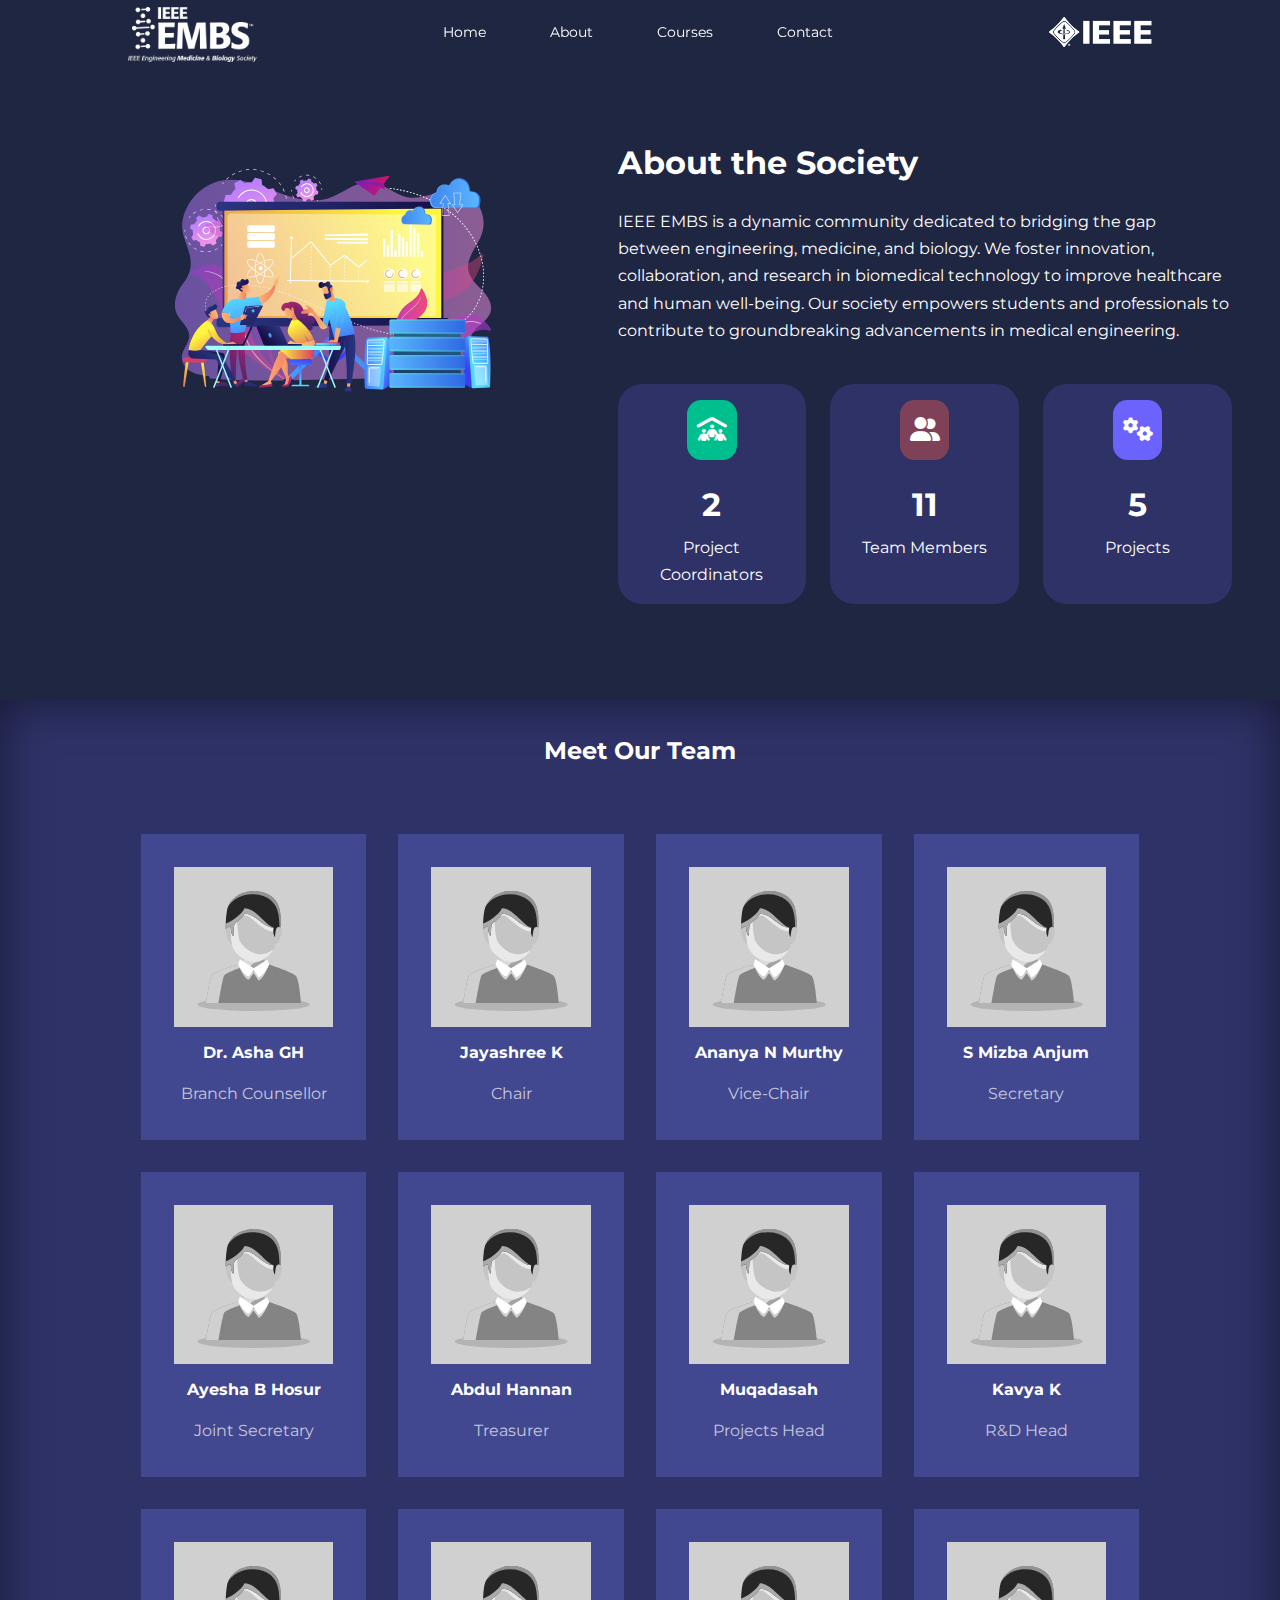
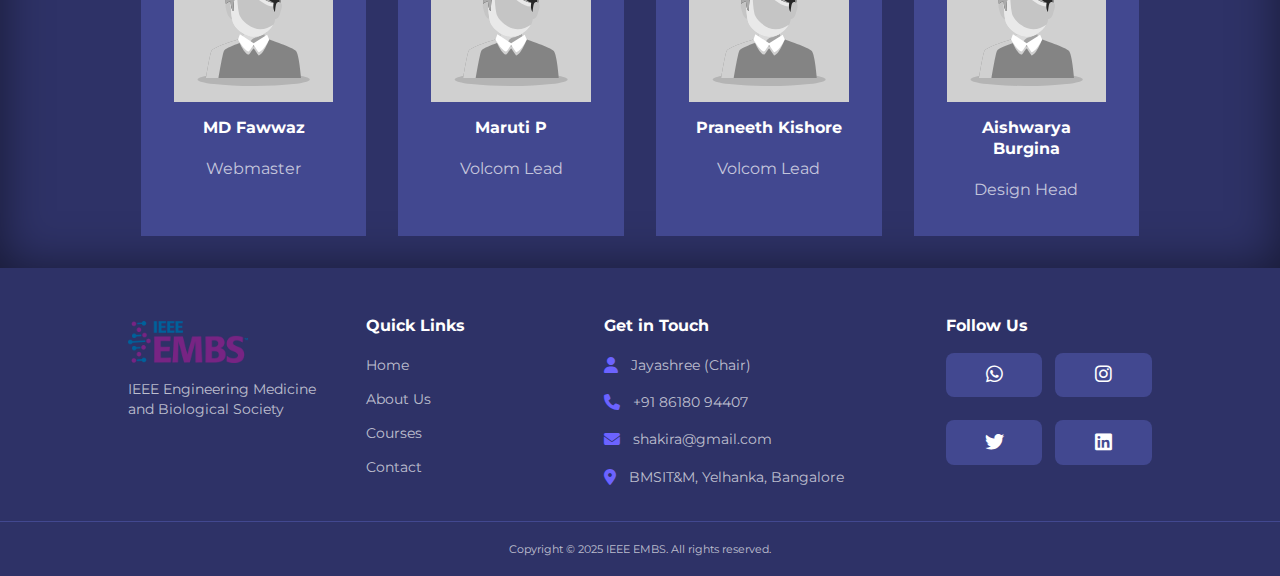
==== commit 1abc72f3: "changes made" ====
--- a/about.html
+++ b/about.html
@@ -293,25 +293,6 @@
                 <a href="https://linkedin.com" target="_blank"><i class="fa-brands fa-linkedin"></i></a>
             </div>
         </article>
-
-
-
-            <!-- <article class="team_member">
-                <div class="team_member-image">
-                    <img src="./images/profile.svg" />
-                </div>
-                <div class="team_member-info">
-                    <h4>Vaishnavi Gasti</h4>
-                    <p>Research Head</p>
-                </div>
-                <div class="team_member-socials">
-                    <a href="https://instagram.com" target="_blank"><i class="fa-brands fa-instagram"></i></a>
-                    <a href="https://twitter.com" target="_blank"><i class="fa-brands fa-twitter"></i></a>
-                    <a href="https://linkedin.com" target="_blank"><i class="fa-brands fa-linkedin"></i></a>
-                </div>
-            </article> -->
-
-
     </div>
 </section>
 
@@ -374,7 +355,7 @@
         </div>
     </div>
     <div class="footer__copyright">
-        <small>Copyright &copy; 2024 IEEE EMBS. All rights reserved.</small>
+        <small>Copyright &copy; 2025 IEEE EMBS. All rights reserved.</small>
     </div>
  </footer>
 
--- a/css/about.css
+++ b/css/about.css
@@ -1,8 +1,11 @@
+.about__achievements {
+    margin-top: 3rem;
+}
+
 .about__achievements-container {
     display: grid;
     grid-template-columns: 40% 60%;
     gap: 5rem;
-    padding-top: 3rem;
 }
 .about__achievements-right > p {
     margin: 1.6rem 0 2.5rem;
@@ -52,32 +55,70 @@
 .team {
     background: var(--color-bg1);
     box-shadow: inset 0 0 3rem rgba(0, 0, 0, 0.5);
-    padding: 2rem 1rem; /* Add padding to the section */
+    padding: 2rem 1rem;
 }
 
 .team_container {
     display: grid;
-    grid-template-columns: repeat(4, 1fr); /* Maintain 4 columns */
-    gap: 2rem; /* Spacing between cards is consistent */
-    justify-content: center; /* Center the entire grid */
-    align-items: start; /* Align cards to the top */
+    grid-template-columns: repeat(4, 1fr);
+    gap: 2rem;
+    max-width: 1200px; /* Add max-width for better control */
+    margin: 0 auto;
 }
 
 .team_member {
     background: var(--color-bg2);
-    padding: 2.5rem; /* Slightly increase padding for better size */
+    padding: 2rem;
     border: 1px solid transparent;
     transition: var(--transition);
     position: relative;
     overflow: hidden;
     display: flex;
     flex-direction: column;
-    align-items: center; /* Center content inside the card */
+    align-items: center;
     text-align: center;
-    max-width: 18rem; /* Adjust width for consistent card size */
-    margin: 0 auto; /* Center-align each card */
+    width: 100%;
+    max-width: 280px; /* Control maximum width of each card */
+    margin: 0 auto;
 }
 
+/* Special handling for the last row */
+.team_member:nth-last-child(-n+4) {
+    justify-self: center;
+}
+
+/* Media queries for responsive layout */
+@media screen and (max-width: 1024px) {
+    .team_container {
+        grid-template-columns: repeat(3, 1fr);
+    }
+    
+    .team_member:nth-last-child(-n+3) {
+        justify-self: center;
+    }
+}
+
+@media screen and (max-width: 768px) {
+    .team_container {
+        grid-template-columns: repeat(2, 1fr);
+    }
+    
+    .team_member:nth-last-child(-n+2) {
+        justify-self: center;
+    }
+}
+
+@media screen and (max-width: 600px) {
+    .team_container {
+        grid-template-columns: 1fr;
+    }
+    
+    .team_member {
+        max-width: 300px;
+    }
+}
+
+/* Rest of your existing team member styles remain unchanged */
 .team_member:hover {
     background: transparent;
     border-color: var(--color-primary);
@@ -86,11 +127,11 @@
 .team_member-image img {
     width: 100%;
     height: auto;
-    filter: saturate(0); /* Grayscale by default */
+    filter: saturate(0);
 }
 
 .team_member:hover img {
-    filter: saturate(1); /* Full color on hover */
+    filter: saturate(1);
 }
 
 .team_member-info * {
@@ -99,7 +140,7 @@
 
 .team_member-info p {
     color: var(--color-light);
-    font-size: 1rem; /* Adjust text size for better visibility */
+    font-size: 1rem;
 }
 
 .team_member-socials {
@@ -128,35 +169,5 @@
     font-size: 1.2rem;
 }
 
-/* For rows with fewer members (First line is untouched) */
-.team_member:nth-child(1) {
-   /* Center the first row's only remaining image */
-     grid-column: span 4; /* Make it take the full row */
-    justify-self: center; /* Center it */
-}
 
 
-
-/* Reduce gaps for the second hierarchy */
-.team_container > :nth-child(2),
-.team_container > :nth-child(3),
-.team_container > :nth-child(4),
-.team_container > :nth-child(5),
-.team_container > :nth-child(6),
-.team_container > :nth-child(7) {
-    margin-top: 0; /* Reduce vertical gap for these cards */
-    margin-bottom: 1rem;
-}
-
-/* Adjust card spacing for the second hierarchy */
-.team_container > :nth-child(8),
-.team_container > :nth-child(9),
-.team_container > :nth-child(10),
-.team_container > :nth-child(11),
-.team_container > :nth-child(12) {
-    margin-top: 0; /* Reduce vertical gap for these cards */
-    margin-bottom: 1rem;
-}
-
-
-
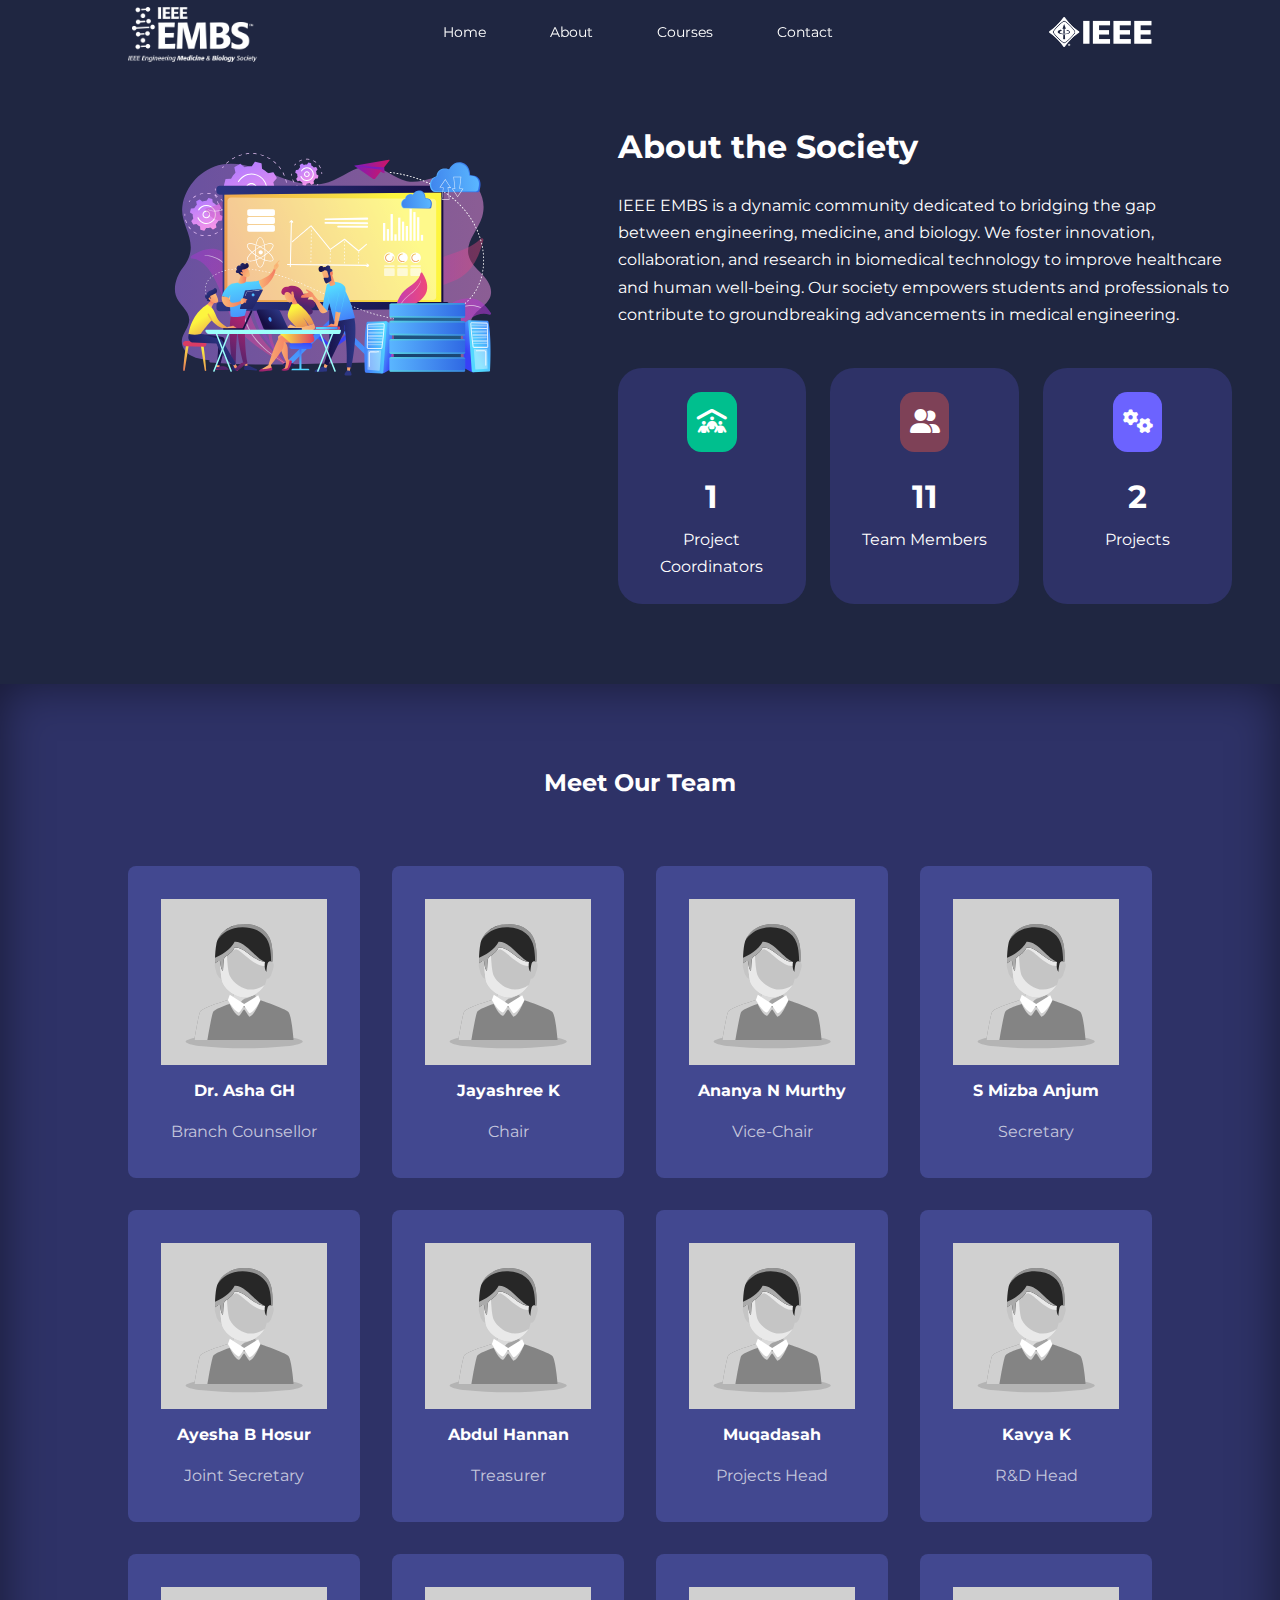
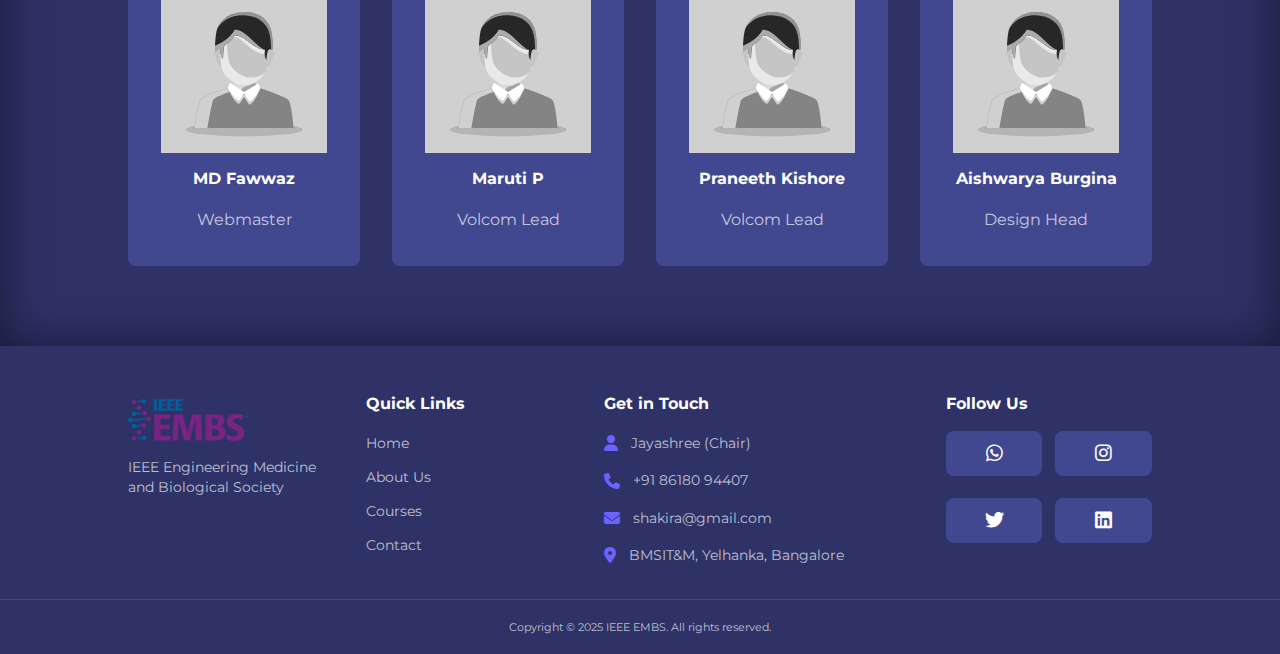
==== commit acd97c3b: "changes made" ====
--- a/about.html
+++ b/about.html
@@ -47,7 +47,7 @@
                     <span class="achievements__icon">
                         <i class="fa-solid fa-people-roof"></i>
                     </span>
-                    <h3>2</h3>
+                    <h3>1</h3>
                     <p>Project Coordinators</p>
                 </article>
 
@@ -62,7 +62,7 @@
                     <span class="achievements__icon">
                         <i class="fa-solid fa-gears"></i>
                     </span>
-                    <h3>5</h3>
+                    <h3>2</h3>
                     <p>Projects</p>
                 </article>
             </div>
--- a/css/about.css
+++ b/css/about.css
@@ -1,5 +1,59 @@
+/* Hero Section */
+.about__hero {
+    width: 100vw;
+    height: 100vh;
+    max-height: 800px;
+    position: relative;
+    top: 0;
+    background: var(--color-bg1);
+    overflow: hidden;
+}
+
+.about__hero-container {
+    display: grid;
+    grid-template-columns: 1fr 1fr;
+    align-items: center;
+    gap: 5rem;
+    height: 100%;
+}
+
+.about__hero-content {
+    margin: 2rem 0;
+}
+
+.about__hero-content h1 {
+    font-size: 4rem;
+    line-height: 1.2;
+    margin-bottom: 1.5rem;
+}
+
+.about__hero-content p {
+    margin: 1.5rem 0;
+    font-size: 1.2rem;
+    line-height: 1.7;
+}
+
+.about__hero-buttons {
+    display: flex;
+    gap: 1.5rem;
+    margin-top: 2rem;
+}
+
+.about__hero-image {
+    display: flex;
+    justify-content: center;
+    align-items: center;
+}
+
+.about__hero-image img {
+    width: 100%;
+    max-width: 500px;
+}
+
+/* Achievements Section */
 .about__achievements {
     margin-top: 3rem;
+    padding: 5rem 0;
 }
 
 .about__achievements-container {
@@ -7,6 +61,7 @@
     grid-template-columns: 40% 60%;
     gap: 5rem;
 }
+
 .about__achievements-right > p {
     margin: 1.6rem 0 2.5rem;
 }
@@ -16,9 +71,10 @@
     grid-template-columns: repeat(3, 1fr);
     gap: 1.5rem;
 }
+
 .achievement__card {
     background: var(--color-bg1);
-    padding: 1rem;
+    padding: 1.5rem;
     border-radius: 1.5rem;
     text-align: center;
     transition: var(--transition);
@@ -28,6 +84,7 @@
     background: var(--color-bg2);
     box-shadow: 0 3rem 3rem rgba(0, 0, 0, 0.3);
 }
+
 .achievements__icon {
     background: var(--color-success);
     padding: 0.6rem;
@@ -40,29 +97,31 @@
 .achievement__card:nth-child(2) .achievements__icon {
     background: var(--color-danger-variant);
 }
+
 .achievement__card:nth-child(3) .achievements__icon {
     background: var(--color-primary);
 }
+
 .achievement__card p {
     margin-top: 1rem;
 }
+
 .achievement__card h3 {
     font-size: 2rem;
 }
 
-/* ========================== Team =================================== */
-/* ================= TEAM ================= */
+/* Team Section */
 .team {
     background: var(--color-bg1);
     box-shadow: inset 0 0 3rem rgba(0, 0, 0, 0.5);
-    padding: 2rem 1rem;
+    padding: 5rem 0;
 }
 
 .team_container {
     display: grid;
     grid-template-columns: repeat(4, 1fr);
     gap: 2rem;
-    max-width: 1200px; /* Add max-width for better control */
+    max-width: 1200px;
     margin: 0 auto;
 }
 
@@ -77,9 +136,7 @@
     flex-direction: column;
     align-items: center;
     text-align: center;
-    width: 100%;
-    max-width: 280px; /* Control maximum width of each card */
-    margin: 0 auto;
+    border-radius: 0.5rem;
 }
 
 /* Special handling for the last row */
@@ -169,5 +226,160 @@
     font-size: 1.2rem;
 }
 
-
-
+/* Gallery Section */
+.gallery {
+    padding: 5rem 0;
+    background: var(--color-bg2);
+}
+
+.gallery__container {
+    display: grid;
+    grid-template-columns: repeat(3, 1fr);
+    gap: 2rem;
+}
+
+.gallery__item {
+    position: relative;
+    border-radius: 1rem;
+    overflow: hidden;
+    height: 300px;
+}
+
+.gallery__item img {
+    width: 100%;
+    height: 100%;
+    object-fit: cover;
+    transition: var(--transition);
+}
+
+.gallery__overlay {
+    position: absolute;
+    bottom: 0;
+    left: 0;
+    right: 0;
+    background: linear-gradient(transparent, rgba(0, 0, 0, 0.8));
+    padding: 1.5rem;
+    color: var(--color-white);
+    transform: translateY(100%);
+    transition: var(--transition);
+}
+
+.gallery__item:hover .gallery__overlay {
+    transform: translateY(0);
+}
+
+.gallery__item:hover img {
+    transform: scale(1.1);
+}
+
+/* Media Queries */
+@media screen and (max-width: 1024px) {
+    .about__hero-container {
+        gap: 3rem;
+    }
+
+    .about__hero-content h1 {
+        font-size: 3rem;
+    }
+
+    .about__achievements-container {
+        grid-template-columns: 1fr;
+        gap: 3rem;
+    }
+
+    .team_container {
+        grid-template-columns: repeat(3, 1fr);
+    }
+
+    .gallery__container {
+        grid-template-columns: repeat(2, 1fr);
+    }
+}
+
+@media screen and (max-width: 768px) {
+    .about__hero {
+        height: auto;
+        padding: 6rem 0;
+    }
+
+    .about__hero-container {
+        grid-template-columns: 1fr;
+        text-align: center;
+        gap: 2rem;
+    }
+
+    .about__hero-buttons {
+        justify-content: center;
+    }
+
+    .about__hero-image {
+        grid-row: 1;
+    }
+
+    .achievements__cards {
+        grid-template-columns: repeat(2, 1fr);
+        gap: 1rem;
+    }
+
+    .team_container {
+        grid-template-columns: repeat(2, 1fr);
+    }
+
+    .gallery__container {
+        grid-template-columns: 1fr;
+    }
+
+    .gallery__item {
+        height: 250px;
+    }
+}
+
+@media screen and (max-width: 600px) {
+    .about__hero-content h1 {
+        font-size: 2.2rem;
+    }
+
+    .about__hero-buttons {
+        flex-direction: column;
+        gap: 1rem;
+    }
+
+    .achievements__cards {
+        grid-template-columns: 1fr;
+    }
+
+    .team_container {
+        grid-template-columns: 1fr;
+    }
+
+    .team_member {
+        max-width: 300px;
+        margin: 0 auto;
+    }
+
+    .gallery__item {
+        height: 200px;
+    }
+}
+
+/* Animations */
+@keyframes fadeIn {
+    from {
+        opacity: 0;
+        transform: translateY(20px);
+    }
+    to {
+        opacity: 1;
+        transform: translateY(0);
+    }
+}
+
+.about__hero-content,
+.achievement__card,
+.team_member,
+.gallery__item {
+    animation: fadeIn 0.8s ease-out forwards;
+}
+
+
+
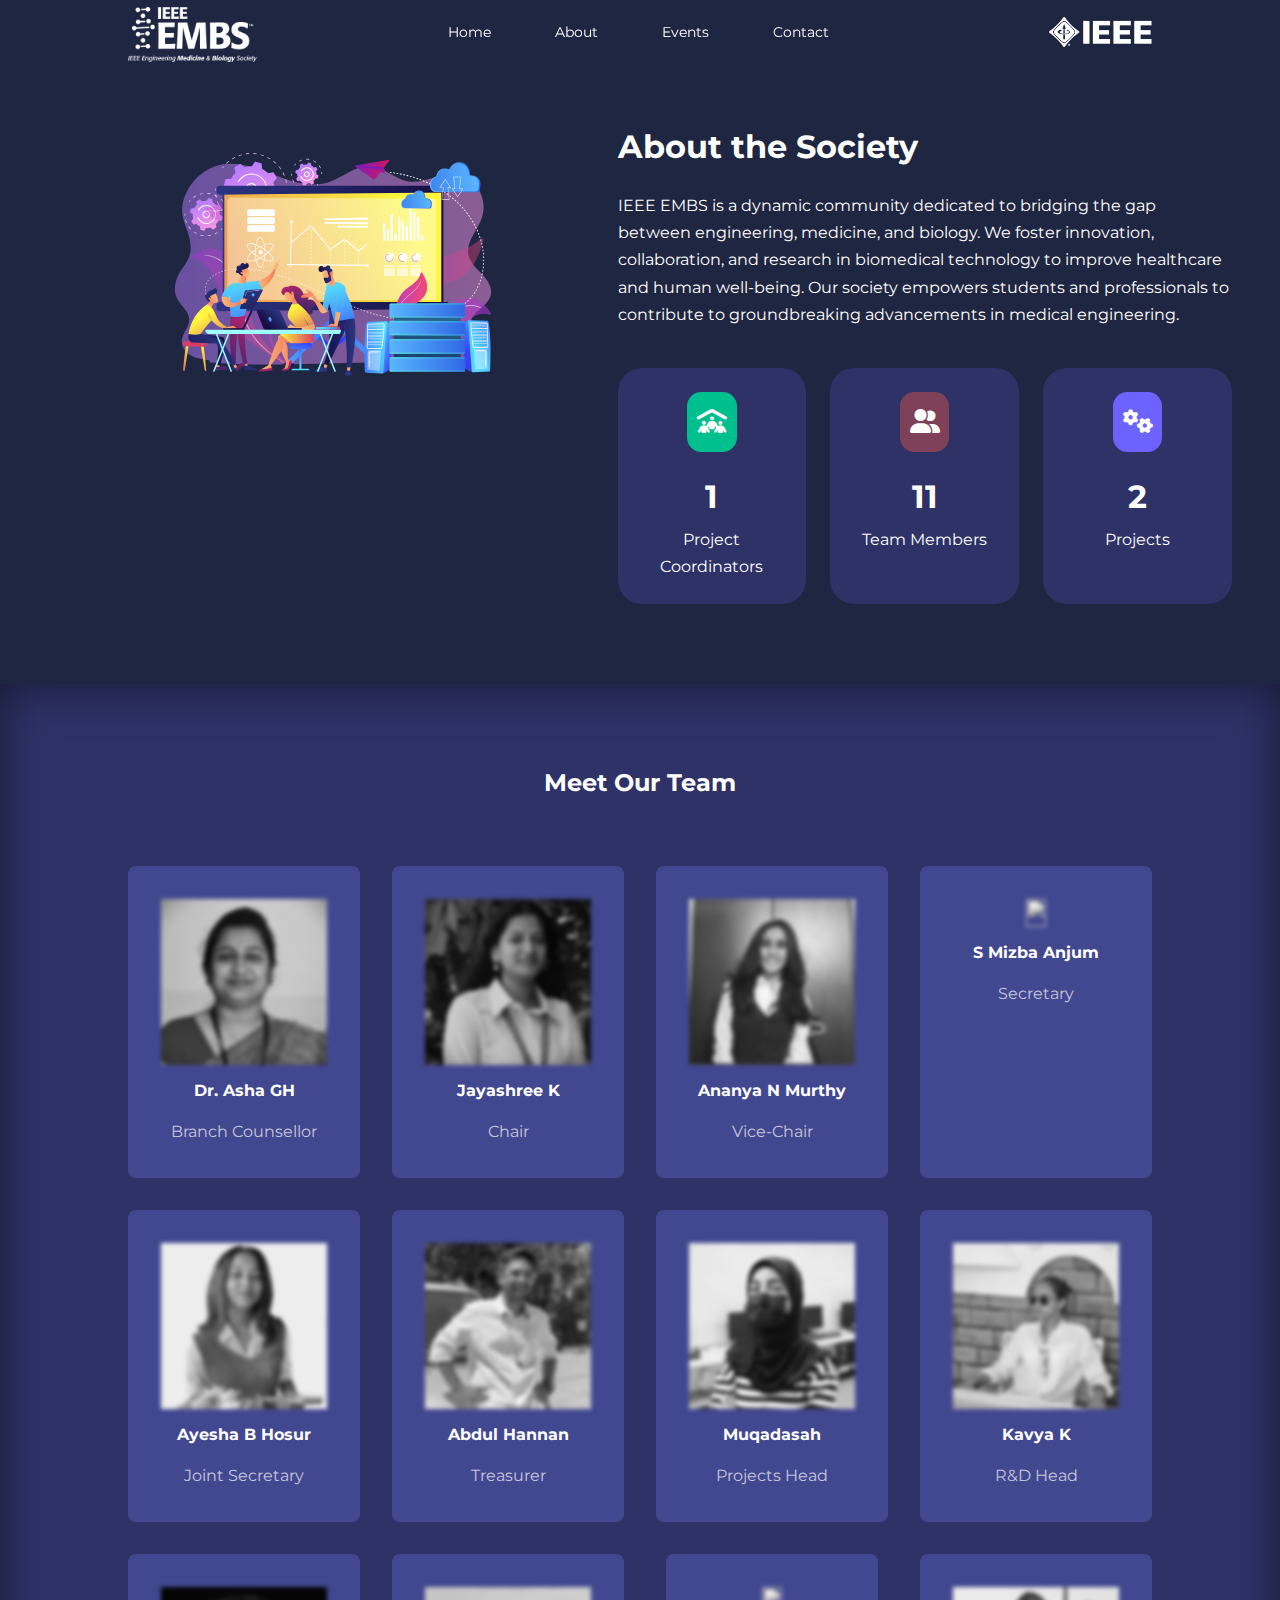
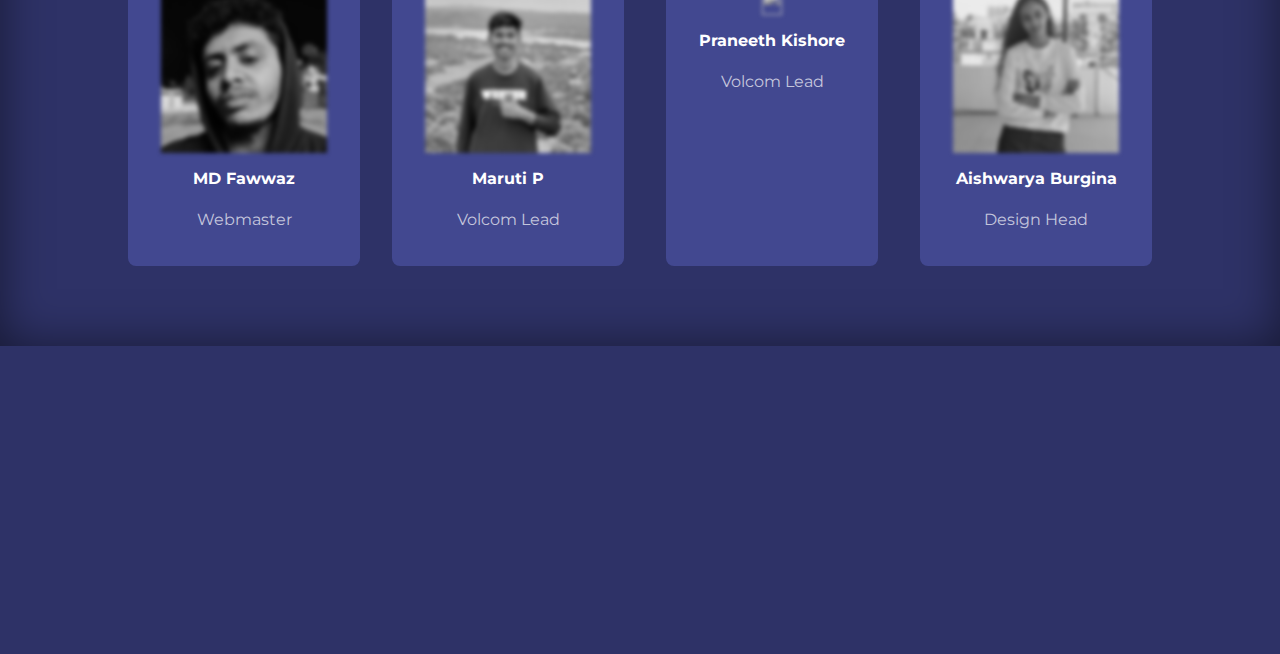
==== commit d4f523c7: "changes made" ====
--- a/about.html
+++ b/about.html
@@ -23,7 +23,7 @@
             <ul class="nav_menu">
                 <li><a href="index.html">Home</a></li>
                 <li><a href="about.html">About</a></li>
-                <li><a href="courses.html">Courses</a></li>
+                <li><a href="events.html">Events</a></li>
                 <li><a href="contact.html">Contact</a></li>
             </ul>
             <a href="https://www.ieee.org/"  target="_blank">
@@ -79,7 +79,7 @@
 
         <article class="team_member">
             <div class="team_member-image">
-                <img src="./images/profile.svg" />
+                <img src="./images/member_img/Asha G.png" />
             </div>
             <div class="team_member-info">
                 <h4>Dr. Asha GH</h4>
@@ -111,7 +111,7 @@
             <!-- ========first hierarchy============== -->
         <article class="team_member">
             <div class="team_member-image">
-                <img src="./images/profile.svg" />
+                <img src="./images/member_img/jayashree.png" />
             </div>
             <div class="team_member-info">
                 <h4>Jayashree K</h4>
@@ -127,7 +127,7 @@
 
         <article class="team_member">
             <div class="team_member-image">
-                <img src="./images/profile.svg" />
+                <img src="./images/member_img/Ananya.png" />
             </div>
             <div class="team_member-info">
                 <h4>Ananya N Murthy</h4>
@@ -144,7 +144,7 @@
 
         <article class="team_member">
             <div class="team_member-image">
-                <img src="./images/profile.svg" />
+                <img src="./images/member_img/S Mizba Anjum.png" />
             </div>
             <div class="team_member-info">
                 <h4>S Mizba Anjum</h4>
@@ -161,7 +161,7 @@
 
         <article class="team_member">
             <div class="team_member-image">
-                <img src="./images/profile.svg" />
+                <img src="./images/member_img/Ayesha.png" />
             </div>
             <div class="team_member-info">
                 <h4>Ayesha B Hosur</h4>
@@ -177,7 +177,7 @@
 
         <article class="team_member">
             <div class="team_member-image">
-                <img src="./images/profile.svg" />
+                <img src="./images/member_img/Abdul.PNG" />
             </div>
             <div class="team_member-info">
                 <h4>Abdul Hannan</h4>
@@ -194,7 +194,7 @@
 
         <article class="team_member">
             <div class="team_member-image">
-                <img src="./images/profile.svg" />
+                <img src="./images/member_img/muqadasa.png" />
             </div>
             <div class="team_member-info">
                 <h4>Muqadasah</h4>
@@ -211,7 +211,7 @@
 <!-- ==========================second hierarchy======================================================== -->
         <article class="team_member">
             <div class="team_member-image">
-                <img src="./images/profile.svg" />
+                <img src="./images/member_img/Kavya.png" />
             </div>
             <div class="team_member-info">
                 <h4>Kavya K</h4>
@@ -228,7 +228,7 @@
 
         <article class="team_member">
             <div class="team_member-image">
-                <img src="./images/profile.svg" />
+                <img src="./images/member_img/fawwaz.png" />
             </div>
             <div class="team_member-info">
                 <h4>MD Fawwaz</h4>
@@ -246,7 +246,7 @@
 
         <article class="team_member">
             <div class="team_member-image">
-                <img src="./images/profile.svg" />
+                <img src="./images/member_img/Maruti.png" />
             </div>
             <div class="team_member-info">
                 <h4>Maruti P</h4>
@@ -264,7 +264,7 @@
 
         <article class="team_member">
             <div class="team_member-image">
-                <img src="./images/profile.svg" />
+                <img src="./images/member_img/Praneet.png" />
             </div>
             <div class="team_member-info">
                 <h4>Praneeth Kishore</h4>
@@ -281,7 +281,7 @@
 
         <article class="team_member">
             <div class="team_member-image">
-                <img src="./images/profile.svg" />
+                <img src="./images/member_img/Aishwarya.png" />
             </div>
             <div class="team_member-info">
                 <h4>Aishwarya Burgina</h4>
@@ -317,7 +317,7 @@
             <ul class="permalinks">
                 <li><a href="index.html">Home</a></li>
                 <li><a href="about.html">About Us</a></li>
-                <li><a href="courses.html">Courses</a></li>
+                <li><a href="events.html">Events</a></li>
                 <li><a href="contact.html">Contact</a></li>
             </ul>
         </div>
@@ -328,13 +328,13 @@
                     <i class="fa-solid fa-user"></i>
                     <p>Jayashree (Chair)</p>
                 </div>
-                <div class="contact__item">
+                <!-- <div class="contact__item">
                     <i class="fa-solid fa-phone"></i>
                     <p>+91 86180 94407</p>
-                </div>
+                </div> -->
                 <div class="contact__item">
                     <i class="fa-solid fa-envelope"></i>
-                    <p>shakira@gmail.com</p>
+                    <p>jayashree.kth@gmail.com</p>
                 </div>
                 <div class="contact__item">
                     <i class="fa-solid fa-location-dot"></i>
@@ -359,6 +359,10 @@
     </div>
  </footer>
 
+    <!-- Back to Top Button -->
+     <button id="back-to-top" title="Back to Top">
+        <i class="fa-solid fa-arrow-up"></i>
+    </button>
      
 
         <script src="./main.js"></script>
--- a/css/style.css
+++ b/css/style.css
@@ -1,855 +1,1096 @@
-    *{
-        margin: 0;
-        padding: 0;
-        border: 0;
-        outline: 0;
-        text-decoration: none;
-        list-style: none;
-        box-sizing: border-box;
-        font-family: "Montserrat", sans-serif;
+*{
+    margin: 0;
+    padding: 0;
+    border: 0;
+    outline: 0;
+    text-decoration: none;
+    list-style: none;
+    box-sizing: border-box;
+    font-family: "Montserrat", sans-serif;
+}
+:root {
+        --color-primary: #6c63ff;
+        --color-success: #00bf8e;
+        --color-warning: #f7c94b;
+        --color-danger: #f75842;
+        --color-danger-variant: rgba(247, 88, 66, 0.4);
+        --color-white: #ffffff;
+        --color-light: rgba(255, 255, 255, 0.7);
+        --color-black: #000000;
+        --color-bg: #1f2641;
+        --color-bg1: #2e3267;
+        --color-bg2: #424890;
+    
+        --container-width-lg: 80%;
+        --container-width-md: 90%;
+        --container-width-sm: 94%;
+    
+        --transition: all 400ms ease;
     }
-    :root {
-            --color-primary: #6c63ff;
-            --color-success: #00bf8e;
-            --color-warning: #f7c94b;
-            --color-danger: #f75842;
-            --color-danger-variant: rgba(247, 88, 66, 0.4);
-            --color-white: #ffffff;
-            --color-light: rgba(255, 255, 255, 0.7);
-            --color-black: #000000;
-            --color-bg: #1f2641;
-            --color-bg1: #2e3267;
-            --color-bg2: #424890;
-        
-            --container-width-lg: 80%;
-            --container-width-md: 90%;
-            --container-width-sm: 94%;
-        
-            --transition: all 400ms ease;
-        }
-        html, body {
-            overflow: auto;
-            scrollbar-width: none; /* Hides scrollbar in Firefox */
-        }
-        
-        ::-webkit-scrollbar {
-            display: none; /* Hides scrollbar in Chrome, Safari, and Edge */
-        }
-        
-    body{
-        font-family: "Montserrat", sans-serif;
-        line-height: 1.7;
-        color: var(--color-white);
-        background: var(--color-bg);
-    }
-    .container {
-        width: var(--container-width-lg);
-        margin: 0 auto;
-    }
-    section{
-        padding: 6rem 0;
-    }
-    section h2 {
-        text-align: center;
-        margin-bottom: 4rem;
-    }
-    h1,h2,h3,h4,h5 {
-        line-height: 1.2;
-    }
-    h2 {
-        line-height: 2.4rem;
-    }
-    h3 {
-        line-height: 1.6rem;
-    }
-    h4 {
-        line-height: 1.3rem;
-    }
-    a {
-        color: var(--color-white);
-    }
-    img {
-        width: 100%;
-        display: block;
-        object-fit: cover;
-    }
-    .btn {
-        display: inline-block;
-        background-color: var(--color-white);
-        color: var(--color-black);
-        padding: 1rem 2rem;
-        border: 1px solid transparent;
-        font-weight: 500;
-        transition: var(--transition);
-    }
-    .btn:hover {
-        background: transparent;
-        color: var(--color-white);
-        border-color: var(--color-white);
-    }
-    .btn-primary{
-        background: var(--color-danger);
-        color: var(--color-white);
-    }
-
-    /* **************************************************NavBar*********************************************** */
-
-    nav{
-        background-color: transparent;
-        width: 100vw;
-        height: 4rem;
-        position: fixed;
-        top: 0;
-        z-index: 11;
-    }
-    .window-scroll {
-        background-color: var(--color-primary);
-        box-shadow: 0 1rem 2rem rgba(0, 0, 0, 0.8);
-    }
-    .nav__container {
-        height: 100%;
-        display: flex;
-        justify-content: space-between;
-        align-items: center;
-    }
-    nav button {
-        display: none;
-    }
-    .nav_menu {
-        display: flex;
-        align-items: center;
-        gap: 4rem;
-    }
-    .nav_menu a{
-        font-size: 0.9rem;
-        transition: var(--transition)
-    }
-    .nav_menu a:hover {
-        color: var(--color-bg2);
-    }
-    .nav-logo {
-        height: 55px; /* Adjust based on your logo */
-        width: auto;
-        display: block;
-        margin-top: 5px;
-        cursor: pointer;
-        transition: 0.3s ease-in-out;
-    }
-    .nav-logo:hover {
-        opacity: 0.6;
-    }
-    .nav-ieee-logo {
-        height: 30px;
-        width: auto;
-        display: block;
-        margin-left: 30px;
-        cursor: pointer;
-        transition: 0.3s ease-in-out;
-    }
-    
-    .nav-ieee-logo:hover {
-        opacity: 0.5;
-    }
-    
-    /* ------------------------------Header--------------------------------------*/
-    header {
-        position: relative;
-        top: 5rem;
-        overflow: hidden;
-        height: 70vh;
-        margin-bottom: 5rem;
-    }
-    .header__container {
-        display: grid;
-        grid-template-columns: 1fr 1fr;
-        align-items: center;
-        gap: 5rem;
-        height: 100%;
-    }
-    .header__left p {
-        margin: 1rem 0 2.4rem;
-    }
-    @keyframes floatAnimation {
-        0% { transform: translateY(0px); }
-        50% { transform: translateY(-10px); }
-        100% { transform: translateY(0px); }
-    }
-    
-    .header__right-image img {
-        animation: floatAnimation 3s ease-in-out infinite;
-    }
-        
-        /*-------------------------------categories------------------------*/
-
-    .project_categories {
-        background-color: var(--color-bg1);
-    }
-    .project_categories h1 {
-        line-height: 1;
-        margin-bottom: 3rem;
-    }
-    .project_categories__container {
-        display: grid;
-        grid-template-columns: 40% 60%;
-        gap: 4rem;
-    }
-    /* .project_categories_left {
-        margin-right: 3rem;
-    } */
-    .project_categories_left p {
-        margin: 1rem 0 3rem;
-    }
-    .project_categories_right {
-        display: grid;
-        grid-template-columns: repeat(2, 1fr);
-        gap: 1.2rem;
-    }
-    .category{
-        background-color: var(--color-bg2);
-        padding: 2rem;
-        border-radius: 2rem;
-        transition: var(--transition);
-    }
-    .category:hover {
-        box-shadow: 0 3rem 3rem rgba(0, 0, 0, 0.3);
-        z-index: 1;
-    }
-    .category:nth-child(2) .category__icon {
-        background-color: var(--color-bg);
-    }
-    .category:nth-child(4) .category__icon {
-        background-color: var(--color-success);
-    }
-    .category:nth-child(1) .category__icon {
-        background-color: var(--color-primary);
-    }
-    .category:nth-child(3) .category__icon {
-        background-color: var(--color-danger);
-    }
-    .category__icon {
-        background-color: var(--color-primary);
-        padding: 0.7rem;
-        border-radius: 0.9rem;
-    }
-    .category h5 {
-        margin: 2rem 0 1rem;
-    }
-    .category p {
-        font-size: 0.85rem;
-    }
-
-
-
-
-
-
-    /*---------------------------FAQS_--------------------------------*/
-
-
-    .faqs    {
-        background-color: var(--color-bg);
-        box-shadow: inset 0 0 3rem rgba(0, 0, 0, 0.5);      
-    }
-    .faqs__container {
-        display: grid;
-        grid-template-columns: 1fr 1fr;
-        gap: 1rem;
-    }
-    .faq {
-        padding: 1rem;
-        display: flex;
-        align-items: center;
-        gap: 1.4rem;
-        height: fit-content;
-        background-color: var(--color-primary);
-        cursor: pointer;
-    }
-    .faqs h4 {
-        font-size: 1rem;
-        line-height: 2.2;
-    }
-    .faq__icon {
-        align-items: flex-start;
-        font-size: 1.2rem;
-
-    }
-    .faq p {
-        margin-top: 0.8rem;
-        display: none;
-    }
-
-    .faq.open p {
-        display: block;
-    }
-
- 
-    /*===========================FOOTER=========================*/
-        
-    footer {
-        background-color: var(--color-bg1);
-        padding-top: 3rem;
-        font-size: 0.9rem;
-    }
-    
-    .footer__container {
-        display: grid;
-        grid-template-columns: 1fr 1fr 1.5fr 1fr;
-        gap: 2rem;
-        padding-bottom: 2rem;
-    }
-    
-    .footer__1 {
-        display: flex;
-        flex-direction: column;
-        gap: 1rem;
-    }
-    
-    .footer__1 img {
-        width: 120px;
-        height: auto;
-    }
-    
-    .footer__1 p {
-        color: var(--color-light);
-        font-size: 0.9rem;
-        line-height: 1.4;
-    }
-    
-    .footer__container > div h4 {
-        color: var(--color-white);
-        margin-bottom: 1rem;
-        font-size: 1rem;
-    }
-    
-    .footer__contact {
-        display: flex;
-        flex-direction: column;
-        gap: 0.8rem;
-    }
-    
-    .contact__item {
-        display: flex;
-        align-items: center;
-        gap: 0.8rem;
-    }
-    
-    .contact__item i {
-        color: var(--color-primary);
-        font-size: 1rem;
-    }
-    
-    .contact__item p {
-        color: var(--color-light);
-        font-size: 0.9rem;
-    }
-    
-    .footer__socials ul {
-        display: grid;
-        grid-template-columns: repeat(2, 1fr);
-        gap: 0.8rem;
-    }
-    
-    .footer__socials a {
-        display: flex;
-        align-items: center;
-        justify-content: center;
-        background: var(--color-bg2);
-        color: var(--color-white);
-        padding: 0.8rem;
-        border-radius: 0.5rem;
-        transition: var(--transition);
-        font-size: 1.2rem;
-    }
-    
-    .footer__socials a:hover {
-        background: var(--color-primary);
-        transform: translateY(-2px);
-    }
-    
-    footer ul li {
-        margin-bottom: 0.6rem;
-    }
-    
-    footer ul li a {
-        color: var(--color-light);
-        transition: var(--transition);
-        font-size: 0.9rem;
-    }
-    
-    footer ul li a:hover {
-        color: var(--color-white);
-    }
-    
-    .footer__copyright {
-        text-align: center;
-        padding: 1rem 0;
-        border-top: 1px solid var(--color-bg2);
-        color: var(--color-light);
-        font-size: 0.8rem;
-    }
-    
-   /* Media Queries */
-   @media screen and (max-width: 1024px) {
-    .footer__container {
-        grid-template-columns: 1fr 1fr 1.5fr 1fr;
-        gap: 2rem;
-    }
+html, body {
+    overflow: auto;
+    scrollbar-width: none; /* Hides scrollbar in Firefox */
+}
+
+::-webkit-scrollbar {
+    display: none; /* Hides scrollbar in Chrome, Safari, and Edge */
+}
+
+body{
+    font-family: "Montserrat", sans-serif;
+    line-height: 1.7;
+    color: var(--color-white);
+    background: var(--color-bg);
+}
+.container {
+    width: var(--container-width-lg);
+    margin: 0 auto;
+transition: width 0.3s ease;
+}
+section{
+    padding: 6rem 0;
+}
+section h2 {
+    text-align: center;
+    margin-bottom: 4rem;
+}
+h1,h2,h3,h4,h5 {
+    line-height: 1.2;
+}
+h2 {
+    line-height: 2.4rem;
+}
+h3 {
+    line-height: 1.6rem;
+}
+h4 {
+    line-height: 1.3rem;
+}
+a {
+    color: var(--color-white);
+}
+img {
+    width: 100%;
+    display: block;
+    object-fit: cover;
+transition: width 0.3s ease;
+}
+.btn {
+    display: inline-block;
+    background-color: var(--color-white);
+    color: var(--color-black);
+    padding: 1rem 2rem;
+    border: 1px solid transparent;
+    font-weight: 500;
+    transition: var(--transition);
+}
+.btn:hover {
+    background: transparent;
+    color: var(--color-white);
+    border-color: var(--color-white);
+}
+.btn-primary{
+    background: var(--color-danger);
+    color: var(--color-white);
+}
+
+/* **************************************************NavBar*********************************************** */
+
+nav{
+    background-color: transparent;
+    width: 100vw;
+    height: 4rem;
+    position: fixed;
+    top: 0;
+    z-index: 11;
+}
+.window-scroll {
+    background-color: var(--color-primary);
+    box-shadow: 0 1rem 2rem rgba(0, 0, 0, 0.8);
+}
+.nav__container {
+    height: 100%;
+    display: flex;
+    justify-content: space-between;
+    align-items: center;
+}
+nav button {
+    display: none;
+}
+.nav_menu {
+    display: flex;
+    align-items: center;
+    gap: 4rem;
+}
+.nav_menu a{
+    font-size: 0.9rem;
+    transition: var(--transition)
+}
+.nav_menu a:hover {
+    color: var(--color-bg2);
+}
+.nav-logo {
+height: 55px; /* Adjust based on your logo */
+width: auto;
+display: block;
+margin-top: 5px;
+cursor: pointer;
+transition: 0.3s ease-in-out;
+}
+.nav-logo:hover {
+opacity: 0.6;
+}
+.nav-ieee-logo {
+height: 30px;
+width: auto;
+display: block;
+margin-left: 30px;
+cursor: pointer;
+transition: 0.3s ease-in-out;
+}
+
+.nav-ieee-logo:hover {
+opacity: 0.5;
+}
+
+/* ------------------------------Header--------------------------------------*/
+header {
+    position: relative;
+    top: 5rem;
+    overflow: hidden;
+    height: 70vh;
+    margin-bottom: 5rem;
+}
+.header__container {
+    display: grid;
+    grid-template-columns: 1fr 1fr;
+    align-items: center;
+    gap: 5rem;
+    height: 100%;
+}
+.header__left p {
+    margin: 1rem 0 2.4rem;
+}
+@keyframes floatAnimation {
+0% { transform: translateY(0px); }
+50% { transform: translateY(-10px); }
+100% { transform: translateY(0px); }
+}
+
+.header__right-image img {
+animation: floatAnimation 3s ease-in-out infinite;
+}
+
+/*-------------------------------categories------------------------*/
+
+.project_categories {
+    background-color: var(--color-bg1);
+}
+.project_categories h1 {
+    line-height: 1;
+    margin-bottom: 3rem;
+}
+.project_categories__container {
+    display: grid;
+    grid-template-columns: 40% 60%;
+    gap: 4rem;
+}
+/* .project_categories_left {
+    margin-right: 3rem;
+} */
+.project_categories_left p {
+    margin: 1rem 0 3rem;
+}
+.project_categories_right {
+    display: grid;
+    grid-template-columns: repeat(2, 1fr);
+    gap: 1.2rem;
+}
+.category{
+    background-color: var(--color-bg2);
+    padding: 2rem;
+    border-radius: 2rem;
+    transition: var(--transition);
+}
+.category:hover {
+    box-shadow: 0 3rem 3rem rgba(0, 0, 0, 0.3);
+    z-index: 1;
+}
+.category:nth-child(2) .category__icon {
+    background-color: var(--color-bg);
+}
+.category:nth-child(4) .category__icon {
+    background-color: var(--color-success);
+}
+.category:nth-child(1) .category__icon {
+background-color: var(--color-primary);
+}
+.category:nth-child(3) .category__icon {
+    background-color: var(--color-danger);
+}
+.category__icon {
+    background-color: var(--color-primary);
+    padding: 0.7rem;
+    border-radius: 0.9rem;
+}
+.category h5 {
+    margin: 2rem 0 1rem;
+}
+.category p {
+    font-size: 0.85rem;
+}
+
+
+
+
+
+
+/*---------------------------FAQS_--------------------------------*/
+
+
+.faqs    {
+    background-color: var(--color-bg);
+    box-shadow: inset 0 0 3rem rgba(0, 0, 0, 0.5);      
+}
+.faqs__container {
+    display: grid;
+    grid-template-columns: 1fr 1fr;
+    gap: 1rem;
+}
+.faq {
+    padding: 1rem;
+    display: flex;
+    align-items: center;
+    gap: 1.4rem;
+    height: fit-content;
+    background-color: var(--color-primary);
+    cursor: pointer;
+}
+.faqs h4 {
+    font-size: 1rem;
+    line-height: 2.2;
+}
+.faq__icon {
+    align-items: flex-start;
+    font-size: 1.2rem;
+
+}
+.faq p {
+    margin-top: 0.8rem;
+    display: none;
+}
+
+.faq.open p {
+    display: block;
+}
+
+
+/*===========================FOOTER=========================*/
+
+footer {
+    background-color: var(--color-bg1);
+padding-top: 3rem;
+    font-size: 0.9rem;
+}
+
+.footer__container {
+    display: grid;
+grid-template-columns: 1fr 1fr 1.5fr 1fr;
+gap: 2rem;
+padding-bottom: 2rem;
+}
+
+.footer__1 {
+display: flex;
+flex-direction: column;
+gap: 1rem;
+}
+
+.footer__1 img {
+width: 120px;
+height: auto;
+}
+
+.footer__1 p {
+color: var(--color-light);
+font-size: 0.9rem;
+line-height: 1.4;
+}
+
+.footer__container > div h4 {
+color: var(--color-white);
+margin-bottom: 1rem;
+font-size: 1rem;
+}
+
+.footer__contact {
+display: flex;
+flex-direction: column;
+gap: 0.8rem;
+}
+
+.contact__item {
+display: flex;
+align-items: center;
+gap: 0.8rem;
+}
+
+.contact__item i {
+color: var(--color-primary);
+font-size: 1rem;
+}
+
+.contact__item p {
+color: var(--color-light);
+font-size: 0.9rem;
+}
+
+.footer__socials ul {
+display: grid;
+grid-template-columns: repeat(2, 1fr);
+gap: 0.8rem;
+}
+
+.footer__socials a {
+display: flex;
+align-items: center;
+justify-content: center;
+background: var(--color-bg2);
+color: var(--color-white);
+padding: 0.8rem;
+border-radius: 0.5rem;
+transition: var(--transition);
+font-size: 1.2rem;
+}
+
+.footer__socials a:hover {
+background: var(--color-primary);
+transform: translateY(-2px);
+}
+
+footer ul li {
+margin-bottom: 0.6rem;
+}
+
+footer ul li a {
+color: var(--color-light);
+transition: var(--transition);
+font-size: 0.9rem;
+}
+
+footer ul li a:hover {
+color: var(--color-white);
+}
+
+.footer__copyright {
+text-align: center;
+padding: 1rem 0;
+border-top: 1px solid var(--color-bg2);
+color: var(--color-light);
+font-size: 0.8rem;
+}
+
+/* Media Queries */
+@media screen and (max-width: 1024px) {
+.footer__container {
+grid-template-columns: 1fr 1fr 1.5fr 1fr;
+gap: 2rem;
+}
 }
 
 @media screen and (max-width: 768px) {
-    .footer__container {
-        grid-template-columns: repeat(2, 1fr);
-    }
+.footer__container {
+grid-template-columns: repeat(2, 1fr);
+}
 }
 
 @media screen and (max-width: 600px) {
-    .footer__container {
-        grid-template-columns: 1fr;
-        text-align: center;
-    }
-    
-    .footer__1 {
-        align-items: center;
-    }
-    
-    .footer__1 img {
-        width: 100px;
-    }
-    
-    .contact__item {
-        justify-content: center;
-    }
-    
-    .footer__socials ul {
-        grid-template-columns: repeat(4, 1fr);
-        justify-content: center;
-        max-width: 300px;
-        margin: 0 auto;
-    }
-}
-
- /* Media Queries */
- @media screen and (max-width: 1024px) {
-    .footer__container {
-        grid-template-columns: 1fr 1fr 1.5fr 1fr;
-        gap: 2rem;
-    }
+.footer__container {
+grid-template-columns: 1fr;
+text-align: center;
+}
+
+.footer__1 {
+align-items: center;
+}
+
+.footer__1 img {
+width: 100px;
+}
+
+.contact__item {
+justify-content: center;
+}
+
+.footer__socials ul {
+grid-template-columns: repeat(4, 1fr);
+justify-content: center;
+max-width: 300px;
+margin: 0 auto;
+}
+}
+
+/* Media Queries */
+@media screen and (max-width: 1024px) {
+.footer__container {
+grid-template-columns: 1fr 1fr 1.5fr 1fr;
+gap: 2rem;
+}
 }
 
 @media screen and (max-width: 768px) {
-    .footer__container {
-        grid-template-columns: repeat(2, 1fr);
-    }
+.footer__container {
+grid-template-columns: repeat(2, 1fr);
+}
 }
 
 @media screen and (max-width: 600px) {
-    .footer__container {
-        grid-template-columns: 1fr;
-        text-align: center;
-    }
-    
-    .footer__1 {
-        align-items: center;
-    }
-    
-    .footer__1 img {
-        width: 100px;
-    }
-    
-    .contact__item {
-        justify-content: center;
-    }
-    
-    .footer__socials ul {
-        grid-template-columns: repeat(4, 1fr);
-        justify-content: center;
-        max-width: 300px;
-        margin: 0 auto;
-    }
+.footer__container {
+grid-template-columns: 1fr;
+text-align: center;
+}
+
+.footer__1 {
+align-items: center;
+}
+
+.footer__1 img {
+width: 100px;
+}
+
+.contact__item {
+justify-content: center;
+}
+
+.footer__socials ul {
+    grid-template-columns: repeat(4, 1fr);
+justify-content: center;
+max-width: 300px;
+margin: 0 auto;
+}
 }
 
 /* ==================== MEDIA QUERIES (TABLETS) ==================== */
 @media screen and (max-width: 1024px) {
-    .container {
-        width: var(--container-width-md);
-    }
-
-    h1 {
-        font-size: 2.2rem;
-    }
-
-    h2 {
-        font-size: 1.7rem;
-    }
-
-    h3 {
-        font-size: 1.4rem;
-    }
-
-    h4 {
-        font-size: 1.2rem;
-    }
-
-    /* ========== NAVBAR ========== */
-    nav {
-        height: 4.5rem;
-    }
-
-    .nav-logo {
-        width: 120px;
-    }
-
-    .nav_menu {
-        gap: 2rem;
-    }
-
-    /* ========== HEADER ========== */
-    header {
-        height: 65vh;
-        margin-bottom: 3rem;
-    }
-
-    .header__container {
-        gap: 3rem;
-    }
-
-    .header__left p {
-        margin: 1rem 0 1.5rem;
-    }
-
-    /* ========== PROJECT CATEGORIES ========== */
-    .project_categories {
-        padding: 4rem 0;
-    }
-
-    .project_categories__container {
-        gap: 3rem;
-    }
-
-    .project_categories_left {
-        margin-bottom: 2rem;
-    }
-
-    .category {
-        padding: 1.5rem;
-    }
-
-    /* ========== FAQS ========== */
-    .faqs__container {
-        gap: 1rem;
-    }
-
-    .faq {
-        padding: 1rem;
-    }
-
-    /* ========== FOOTER ========== */
-    .footer__container {
-        gap: 2rem;
-    }
-
-    .footer__1 img {
-        width: 100px;
-    }
-
-    .nav__container {
-        padding: 0 1.5rem;
-    }
-    
-    .nav-logo {
-        height: 2.8rem;
-        width: auto;
-        padding: 0.3rem;
-        object-fit: contain;
-    }
-    
-    .nav-ieee-logo {
-        width: 80px;
-        height: auto;
-        padding: 0.3rem;
-    }
-    
-    .nav_menu {
-        gap: 2.5rem;
-    }
+.container {
+width: var(--container-width-md);
+}
+
+h1 {
+font-size: 2.2rem;
+}
+
+h2 {
+font-size: 1.7rem;
+}
+
+h3 {
+font-size: 1.4rem;
+}
+
+h4 {
+font-size: 1.2rem;
+}
+
+/* ========== NAVBAR ========== */
+nav {
+height: 4.5rem;
+}
+
+.nav-logo {
+width: 120px;
+}
+
+.nav_menu {
+gap: 2rem;
+}
+
+/* ========== HEADER ========== */
+header {
+height: 65vh;
+margin-bottom: 3rem;
+}
+
+.header__container {
+gap: 3rem;
+}
+
+.header__left p {
+margin: 1rem 0 1.5rem;
+}
+
+/* ========== PROJECT CATEGORIES ========== */
+.project_categories {
+padding: 4rem 0;
+}
+
+.project_categories__container {
+gap: 3rem;
+}
+
+.project_categories_left {
+margin-bottom: 2rem;
+}
+
+.category {
+padding: 1.5rem;
+}
+
+/* ========== FAQS ========== */
+.faqs__container {
+gap: 1rem;
+}
+
+.faq {
+padding: 1rem;
+}
+
+/* ========== FOOTER ========== */
+.footer__container {
+gap: 2rem;
+}
+
+.footer__1 img {
+width: 100px;
+}
+
+.nav__container {
+padding: 0 1.5rem;
+}
+
+.nav-logo {
+height: 2.8rem;
+width: auto;
+padding: 0.3rem;
+object-fit: contain;
+}
+
+.nav-ieee-logo {
+width: 80px;
+height: auto;
+padding: 0.3rem;
+}
+
+.nav_menu {
+gap: 2.5rem;
+}
 }
 
 /* ==================== MEDIA QUERIES (TABLETS - 768px) ==================== */
 @media screen and (max-width: 768px) {
-    .footer__container {
-        grid-template-columns: repeat(2, 1fr);
-    }
+.footer__container {
+grid-template-columns: repeat(2, 1fr);
+}
 }
 
 /* ==================== MEDIA QUERIES (MOBILE) ==================== */
 @media screen and (max-width: 600px) {
-    .container {
-        width: var(--container-width-sm);
-    }
-
-    /* ========== NAVBAR ========== */
-    nav {
-        height: 4rem;
-        background: var(--color-bg1);
-    }
-
-    .nav__container {
-        padding: 0 1.2rem;
-    }
-
-    .nav-logo {
-        height: 3.2rem;
-        width: auto;
-        padding: 0.4rem;
-        margin-right: auto;
-        object-fit: contain;
-    }
-
-    .nav-ieee-logo {
-        display: none;
-    }
-
-    nav button {
-        display: inline-block;
-        background: transparent;
-        font-size: 1.8rem;
-        color: var(--color-white);
-        cursor: pointer;
-        border: none;
-        outline: none;
-        margin-left: 1rem;
-    }
-
-    .nav_menu {
-        position: fixed;
-        top: 4rem;
-        right: -100%;
-        height: 100vh;
-        width: 80%;
-        flex-direction: column;
-        gap: 0;
-        background: var(--color-bg2);
-        padding: 2rem;
-        transition: var(--transition);
-        z-index: 1000;
-    }
-
-    .nav_menu.active {
-        right: 0;
-    }
-
-    .nav_menu li {
-        width: 100%;
-        margin-bottom: 1rem;
-    }
-
-    .nav_menu li a {
-        display: block;
-        padding: 1rem 0;
-        font-size: 1.1rem;
-    }
-
-    #open-menu-btn {
-        display: inline-block;
-    }
-
-    #close-menu-btn {
-        display: none;
-    }
-
-    .nav_menu.active ~ #open-menu-btn {
-        display: none;
-    }
-
-    .nav_menu.active ~ #close-menu-btn {
-        display: inline-block;
-    }
-
-    /* ========== HEADER ========== */
-    header {
-        height: auto;
-        padding: 6rem 0 3rem;
-    }
-
-    .header__container {
-        grid-template-columns: 1fr;
-        text-align: center;
-        gap: 2rem;
-    }
-
-    .header__left {
-        margin-bottom: 2rem;
-    }
-
-    .header__left p {
-        margin: 1rem auto 1.5rem;
-        width: 90%;
-    }
-
-    /* ========== PROJECT CATEGORIES ========== */
-    .project_categories__container {
-        grid-template-columns: 1fr;
-        gap: 2rem;
-    }
-
-    .project_categories_left {
-        text-align: center;
-    }
-
-    .project_categories_right {
-        grid-template-columns: 1fr;
-        gap: 1rem;
-    }
-
-    .category {
-        text-align: center;
-    }
-
-    /* ========== FAQS ========== */
-    .faqs__container {
-        grid-template-columns: 1fr;
-    }
-
-    .faq {
-        padding: 1rem;
-        gap: 1rem;
-    }
-
-    /* ========== FOOTER ========== */
-    .footer__container {
-        grid-template-columns: 1fr;
-        text-align: center;
-        gap: 2rem;
-    }
-
-    .footer__1 {
-        margin: 0 auto;
-    }
-
-    .footer__1 img {
-        width: 90px;
-        margin: 0 auto;
-    }
-
-    .footer__socials ul {
-        justify-content: center;
-    }
-
-    .contact__item {
-        justify-content: center;
-    }
-
-    .footer__copyright {
-        margin-top: 2rem;
-    }
+.container {
+width: var(--container-width-sm);
+}
+
+/* ========== NAVBAR ========== */
+nav {
+height: 4rem;
+background: var(--color-bg1);
+}
+
+.nav__container {
+padding: 0 1.2rem;
+}
+
+.nav-logo {
+height: 3.2rem;
+width: auto;
+padding: 0.4rem;
+margin-right: auto;
+object-fit: contain;
+}
+
+.nav-ieee-logo {
+display: none;
+}
+
+nav button {
+display: inline-block;
+background: transparent;
+font-size: 1.8rem;
+color: var(--color-white);
+cursor: pointer;
+border: none;
+outline: none;
+margin-left: 1rem;
+}
+
+.nav_menu {
+position: fixed;
+top: 4rem;
+right: -100%;
+height: 100vh;
+width: 80%;
+flex-direction: column;
+gap: 0;
+background: var(--color-bg2);
+padding: 2rem;
+transition: var(--transition);
+z-index: 1000;
+}
+
+.nav_menu.active {
+right: 0;
+}
+
+.nav_menu li {
+width: 100%;
+margin-bottom: 1rem;
+}
+
+.nav_menu li a {
+display: block;
+padding: 1rem 0;
+font-size: 1.1rem;
+}
+
+#open-menu-btn {
+display: inline-block;
+}
+
+#close-menu-btn {
+display: none;
+}
+
+.nav_menu.active ~ #open-menu-btn {
+display: none;
+}
+
+.nav_menu.active ~ #close-menu-btn {
+display: inline-block;
+}
+
+/* ========== HEADER ========== */
+header {
+height: auto;
+padding: 6rem 0 3rem;
+}
+
+.header__container {
+grid-template-columns: 1fr;
+text-align: center;
+gap: 2rem;
+}
+
+.header__left {
+margin-bottom: 2rem;
+}
+
+.header__left p {
+margin: 1rem auto 1.5rem;
+width: 90%;
+}
+
+/* ========== PROJECT CATEGORIES ========== */
+.project_categories__container {
+grid-template-columns: 1fr;
+gap: 2rem;
+}
+
+.project_categories_left {
+text-align: center;
+}
+
+.project_categories_right {
+grid-template-columns: 1fr;
+gap: 1rem;
+}
+
+.category {
+text-align: center;
+}
+
+/* ========== FAQS ========== */
+.faqs__container {
+grid-template-columns: 1fr;
+}
+
+.faq {
+padding: 1rem;
+gap: 1rem;
+}
+
+/* ========== FOOTER ========== */
+.footer__container {
+grid-template-columns: 1fr;
+text-align: center;
+gap: 2rem;
+}
+
+.footer__1 {
+margin: 0 auto;
+}
+
+.footer__1 img {
+width: 90px;
+margin: 0 auto;
+}
+
+.footer__socials ul {
+justify-content: center;
+}
+
+.contact__item {
+justify-content: center;
+}
+
+.footer__copyright {
+margin-top: 2rem;
+}
 }
 
 /* ==================== MEDIA QUERIES (SMALL MOBILE) ==================== */
 @media screen and (max-width: 400px) {
-    h1 {
-        font-size: 1.8rem;
-    }
-
-    .header__left p {
-        width: 98%;
-    }
-
-    .nav_menu {
-        width: 90%;
-    }
-
-    .category {
-        padding: 1rem;
-    }
-
-    .footer__1 img {
-        width: 80px;
-    }
-
-    .footer__socials ul {
-        grid-template-columns: repeat(2, 1fr);
-        gap: 0.5rem;
-    }
-
-    .nav-logo {
-        height: 2.8rem;
-        padding: 0.3rem;
-        margin-right: auto;
-    }
+h1 {
+font-size: 1.8rem;
+}
+
+.header__left p {
+width: 98%;
+}
+
+.nav_menu {
+width: 90%;
+}
+
+.category {
+padding: 1rem;
+}
+
+.footer__1 img {
+width: 80px;
+}
+
+.footer__socials ul {
+grid-template-columns: repeat(2, 1fr);
+gap: 0.5rem;
+}
+
+.nav-logo {
+height: 2.8rem;
+padding: 0.3rem;
+margin-right: auto;
+}
 }
 
 /* ==================== ANIMATIONS ==================== */
 @keyframes slideIn {
-    from {
-        transform: translateX(100%);
-        opacity: 0;
-    }
-    to {
-        transform: translateX(0);
-        opacity: 1;
-    }
+from {
+transform: translateX(100%);
+opacity: 0;
+}
+to {
+transform: translateX(0);
+opacity: 1;
+}
 }
 
 .nav_menu.active {
-    animation: slideIn 0.3s ease forwards;
+animation: slideIn 0.3s ease forwards;
 }
 
 /* ==================== TRANSITIONS ==================== */
 .nav_menu, .nav_menu li a, .btn, .category, .footer__socials a {
-    transition: all 0.3s ease;
+transition: all 0.3s ease;
 }
 
 /* ==================== UTILITY CLASSES ==================== */
 .container {
-    transition: width 0.3s ease;
+transition: width 0.3s ease;
 }
 
 img {
-    transition: width 0.3s ease;
+transition: width 0.3s ease;
+}
+
+/* Back to Top Button */
+#back-to-top {
+position: fixed !important;
+bottom: clamp(1rem, 5vw, 2rem);
+right: clamp(1rem, 5vw, 2rem);
+background: linear-gradient(135deg, var(--color-primary) 0%, var(--color-primary-variant) 100%);
+color: var(--color-white);
+width: clamp(2.8rem, 8vw, 3.5rem);
+height: clamp(2.8rem, 8vw, 3.5rem);
+border-radius: 50%;
+font-size: clamp(1rem, 3vw, 1.2rem);
+cursor: pointer;
+transition: all 0.3s cubic-bezier(0.4, 0, 0.2, 1);
+opacity: 0;
+visibility: hidden;
+border: none;
+z-index: 9999;
+box-shadow: 0 4px 12px rgba(0, 0, 0, 0.15),
+            0 0 0 2px rgba(255, 255, 255, 0.1);
+display: flex;
+align-items: center;
+justify-content: center;
+transform: translateY(20px);
+pointer-events: all;
+will-change: transform;
+-webkit-tap-highlight-color: transparent;
+}
+
+#back-to-top:hover {
+transform: translateY(-5px) scale(1.05);
+background: linear-gradient(135deg, var(--color-primary-variant) 0%, var(--color-primary) 100%);
+box-shadow: 0 6px 16px rgba(0, 0, 0, 0.2),
+            0 0 0 4px rgba(255, 255, 255, 0.15);
+}
+
+#back-to-top:active {
+transform: translateY(-2px) scale(0.95);
+}
+
+#back-to-top.visible {
+opacity: 1;
+visibility: visible;
+transform: translateY(0);
+animation: fadeInScale 0.3s cubic-bezier(0.4, 0, 0.2, 1) forwards;
+}
+
+@keyframes fadeInScale {
+from {
+    opacity: 0;
+    transform: scale(0.8) translateY(20px);
+}
+to {
+    opacity: 1;
+    transform: scale(1) translateY(0);
+}
+}
+
+/* Media Queries for Back to Top Button */
+@media screen and (max-width: 1024px) {
+#back-to-top {
+    bottom: 2rem;
+    right: 2rem;
+}
+}
+
+@media screen and (max-width: 768px) {
+#back-to-top {
+    bottom: 1.8rem;
+    right: 1.8rem;
+    width: 3.2rem;
+    height: 3.2rem;
+    font-size: 1.1rem;
+}
+}
+
+@media screen and (max-width: 600px) {
+#back-to-top {
+    bottom: 1.5rem;
+    right: 1.5rem;
+    width: 3rem;
+    height: 3rem;
+    font-size: 1rem;
+}
+}
+
+@media screen and (max-width: 400px) {
+#back-to-top {
+    bottom: 1.2rem;
+    right: 1.2rem;
+    width: 2.8rem;
+    height: 2.8rem;
+    font-size: 0.9rem;
+}
+}
+
+@media (hover: none) {
+#back-to-top:hover {
+    transform: none;
+    box-shadow: 0 4px 12px rgba(0, 0, 0, 0.15),
+                0 0 0 2px rgba(255, 255, 255, 0.1);
+}
 }
 
 /* Media Queries for Navigation */
 @media screen and (max-width: 1024px) {
-    .nav__container {
-        padding: 0 1.5rem;
-    }
-    
-    .nav-logo {
-        height: 2.8rem;
-        width: auto;
-        padding: 0.3rem;
-        object-fit: contain;
-    }
-    
-    .nav-ieee-logo {
-        width: 80px;
-        height: auto;
-        padding: 0.3rem;
-    }
-    
-    .nav_menu {
-        gap: 2.5rem;
-    }
+.nav__container {
+padding: 0 1.5rem;
+}
+
+.nav-logo {
+height: 2.8rem;
+width: auto;
+padding: 0.3rem;
+object-fit: contain;
+}
+
+.nav-ieee-logo {
+width: 80px;
+height: auto;
+padding: 0.3rem;
+}
+
+.nav_menu {
+gap: 2.5rem;
+}
 }
 
 @media screen and (max-width: 600px) {
-    .nav__container {
-        padding: 0 1.2rem;
-    }
-    
-    .nav-logo {
-        height: 3.2rem;
-        width: auto;
-        padding: 0.4rem;
-        margin-right: auto;
-        object-fit: contain;
-    }
-
-    .nav-ieee-logo {
-        display: none;
-    }
-
-    nav button {
-        margin-left: 1rem;
-    }
+.nav__container {
+padding: 0 1.2rem;
+}
+
+.nav-logo {
+height: 3.2rem;
+width: auto;
+padding: 0.4rem;
+margin-right: auto;
+object-fit: contain;
+}
+
+.nav-ieee-logo {
+display: none;
+}
+
+nav button {
+margin-left: 1rem;
+}
+}
+
+/* Page Load Animations */
+@keyframes fadeInUp {
+from {
+    opacity: 0;
+    transform: translateY(30px);
+}
+to {
+    opacity: 1;
+    transform: translateY(0);
+}
+}
+
+@keyframes fadeInRight {
+from {
+    opacity: 0;
+    transform: translateX(-30px);
+}
+to {
+    opacity: 1;
+    transform: translateX(0);
+}
+}
+
+@keyframes fadeInLeft {
+from {
+    opacity: 0;
+    transform: translateX(30px);
+}
+to {
+    opacity: 1;
+    transform: translateX(0);
+}
+}
+
+@keyframes scaleIn {
+from {
+    opacity: 0;
+    transform: scale(0.9);
+}
+to {
+    opacity: 1;
+    transform: scale(1);
+}
+}
+
+/* Header Animations */
+.header__left {
+animation: fadeInRight 0.8s ease-out forwards;
+}
+
+.header__right {
+animation: fadeInLeft 0.8s ease-out 0.2s forwards;
+opacity: 0;
+}
+
+/* Project Categories Animations */
+.project_categories_left {
+animation: fadeInRight 0.8s ease-out 0.3s forwards;
+opacity: 0;
+}
+
+.project_categories_right .category {
+animation: fadeInUp 0.6s ease-out forwards;
+opacity: 0;
+}
+
+.project_categories_right .category:nth-child(1) {
+animation-delay: 0.4s;
+}
+
+.project_categories_right .category:nth-child(2) {
+animation-delay: 0.6s;
+}
+
+.project_categories_right .category:nth-child(3) {
+animation-delay: 0.8s;
+}
+
+.project_categories_right .category:nth-child(4) {
+animation-delay: 1s;
+}
+
+/* FAQs Animations */
+.faqs h2 {
+animation: fadeInUp 0.8s ease-out 0.2s forwards;
+opacity: 0;
+}
+
+.faqs__container .faq {
+animation: scaleIn 0.6s ease-out forwards;
+opacity: 0;
+}
+
+.faqs__container .faq:nth-child(1) {
+animation-delay: 0.4s;
+}
+
+.faqs__container .faq:nth-child(2) {
+animation-delay: 0.6s;
+}
+
+.faqs__container .faq:nth-child(3) {
+animation-delay: 0.8s;
+}
+
+.faqs__container .faq:nth-child(4) {
+animation-delay: 1s;
+}
+
+/* Footer Animations */
+.footer__container > div {
+animation: fadeInUp 0.8s ease-out forwards;
+opacity: 0;
+}
+
+.footer__1 {
+animation-delay: 0.2s !important;
+}
+
+.footer__2 {
+animation-delay: 0.4s !important;
+}
+
+.footer__3 {
+animation-delay: 0.6s !important;
+}
+
+.footer__4 {
+animation-delay: 0.8s !important;
+}
+
+.footer__copyright {
+animation: fadeInUp 0.8s ease-out 1s forwards;
+opacity: 0;
 }--- a/css/about.css
+++ b/css/about.css
@@ -129,7 +129,7 @@
     background: var(--color-bg2);
     padding: 2rem;
     border: 1px solid transparent;
-    transition: var(--transition);
+    transition: all 0.4s ease-in-out;
     position: relative;
     overflow: hidden;
     display: flex;
@@ -137,6 +137,7 @@
     align-items: center;
     text-align: center;
     border-radius: 0.5rem;
+    cursor: pointer;
 }
 
 /* Special handling for the last row */
@@ -148,30 +149,87 @@
 @media screen and (max-width: 1024px) {
     .team_container {
         grid-template-columns: repeat(3, 1fr);
+        gap: 1.5rem;
     }
     
     .team_member:nth-last-child(-n+3) {
         justify-self: center;
     }
+
+    .team_member {
+        padding: 1.5rem;
+    }
 }
 
 @media screen and (max-width: 768px) {
     .team_container {
         grid-template-columns: repeat(2, 1fr);
+        gap: 1.2rem;
+        padding: 0 1rem;
     }
     
     .team_member:nth-last-child(-n+2) {
         justify-self: center;
     }
+
+    .team_member {
+        padding: 1.2rem;
+        max-width: none;
+        width: 100%;
+    }
+
+    .team_member-image img {
+        width: 120px;
+        height: 120px;
+        object-fit: cover;
+    }
 }
 
 @media screen and (max-width: 600px) {
     .team_container {
-        grid-template-columns: 1fr;
-    }
-    
+        grid-template-columns: repeat(2, 1fr);
+        gap: 1rem;
+        padding: 0 0.5rem;
+    }
+
     .team_member {
-        max-width: 300px;
+        padding: 1rem;
+        margin: 0;
+        width: 100%;
+        max-width: none;
+    }
+
+    .team_member-image img {
+        width: 100px;
+        height: 100px;
+    }
+
+    .team_member-info h4 {
+        font-size: 0.9rem;
+    }
+
+    .team_member-info p {
+        font-size: 0.8rem;
+    }
+
+    .team_member-socials a {
+        padding: 0.8rem;
+        font-size: 1rem;
+    }
+}
+
+@media screen and (max-width: 400px) {
+    .team_container {
+        gap: 0.8rem;
+    }
+
+    .team_member {
+        padding: 0.8rem;
+    }
+
+    .team_member-image img {
+        width: 90px;
+        height: 90px;
     }
 }
 
@@ -179,16 +237,21 @@
 .team_member:hover {
     background: transparent;
     border-color: var(--color-primary);
+    transform: translateY(-5px);
+    box-shadow: 0 0.5rem 1rem rgba(0, 0, 0, 0.1);
 }
 
 .team_member-image img {
     width: 100%;
-    height: auto;
-    filter: saturate(0);
-}
-
-.team_member:hover img {
-    filter: saturate(1);
+    height: 100%;
+    object-fit: cover;
+    filter: saturate(0) blur(2px);
+    transition: all 0.5s ease-in-out;
+}
+
+.team_member:hover .team_member-image img {
+    filter: saturate(1) blur(0);
+    transform: scale(1.02);
 }
 
 .team_member-info * {
@@ -381,5 +444,108 @@
     animation: fadeIn 0.8s ease-out forwards;
 }
 
-
-
+/* Back to Top Button Styles */
+#back-to-top {
+    position: fixed !important;
+    bottom: clamp(1rem, 5vw, 2rem);
+    right: clamp(1rem, 5vw, 2rem);
+    background: linear-gradient(135deg, var(--color-primary) 0%, var(--color-primary-variant) 100%);
+    color: var(--color-white);
+    width: clamp(2.8rem, 8vw, 3.5rem);
+    height: clamp(2.8rem, 8vw, 3.5rem);
+    border-radius: 50%;
+    font-size: clamp(1rem, 3vw, 1.2rem);
+    cursor: pointer;
+    transition: all 0.3s cubic-bezier(0.4, 0, 0.2, 1);
+    opacity: 0;
+    visibility: hidden;
+    border: none;
+    z-index: 9999;
+    box-shadow: 0 4px 12px rgba(0, 0, 0, 0.15),
+                0 0 0 2px rgba(255, 255, 255, 0.1);
+    display: flex;
+    align-items: center;
+    justify-content: center;
+    transform: translateY(20px);
+    pointer-events: all;
+    will-change: transform;
+    -webkit-tap-highlight-color: transparent;
+}
+
+#back-to-top:hover {
+    transform: translateY(-5px) scale(1.05);
+    background: linear-gradient(135deg, var(--color-primary-variant) 0%, var(--color-primary) 100%);
+    box-shadow: 0 6px 16px rgba(0, 0, 0, 0.2),
+                0 0 0 4px rgba(255, 255, 255, 0.15);
+}
+
+#back-to-top:active {
+    transform: translateY(-2px) scale(0.95);
+}
+
+#back-to-top.visible {
+    opacity: 1;
+    visibility: visible;
+    transform: translateY(0);
+    animation: fadeInScale 0.3s cubic-bezier(0.4, 0, 0.2, 1) forwards;
+}
+
+@keyframes fadeInScale {
+    from {
+        opacity: 0;
+        transform: scale(0.8) translateY(20px);
+    }
+    to {
+        opacity: 1;
+        transform: scale(1) translateY(0);
+    }
+}
+
+/* Media Queries for Back to Top Button */
+@media screen and (max-width: 1024px) {
+    #back-to-top {
+        bottom: 2rem;
+        right: 2rem;
+    }
+}
+
+@media screen and (max-width: 768px) {
+    #back-to-top {
+        bottom: 1.8rem;
+        right: 1.8rem;
+        width: 3.2rem;
+        height: 3.2rem;
+        font-size: 1.1rem;
+    }
+}
+
+@media screen and (max-width: 600px) {
+    #back-to-top {
+        bottom: 1.5rem;
+        right: 1.5rem;
+        width: 3rem;
+        height: 3rem;
+        font-size: 1rem;
+    }
+}
+
+@media screen and (max-width: 400px) {
+    #back-to-top {
+        bottom: 1.2rem;
+        right: 1.2rem;
+        width: 2.8rem;
+        height: 2.8rem;
+        font-size: 0.9rem;
+    }
+}
+
+@media (hover: none) {
+    #back-to-top:hover {
+        transform: none;
+        box-shadow: 0 4px 12px rgba(0, 0, 0, 0.15),
+                    0 0 0 2px rgba(255, 255, 255, 0.1);
+    }
+}
+
+
+
